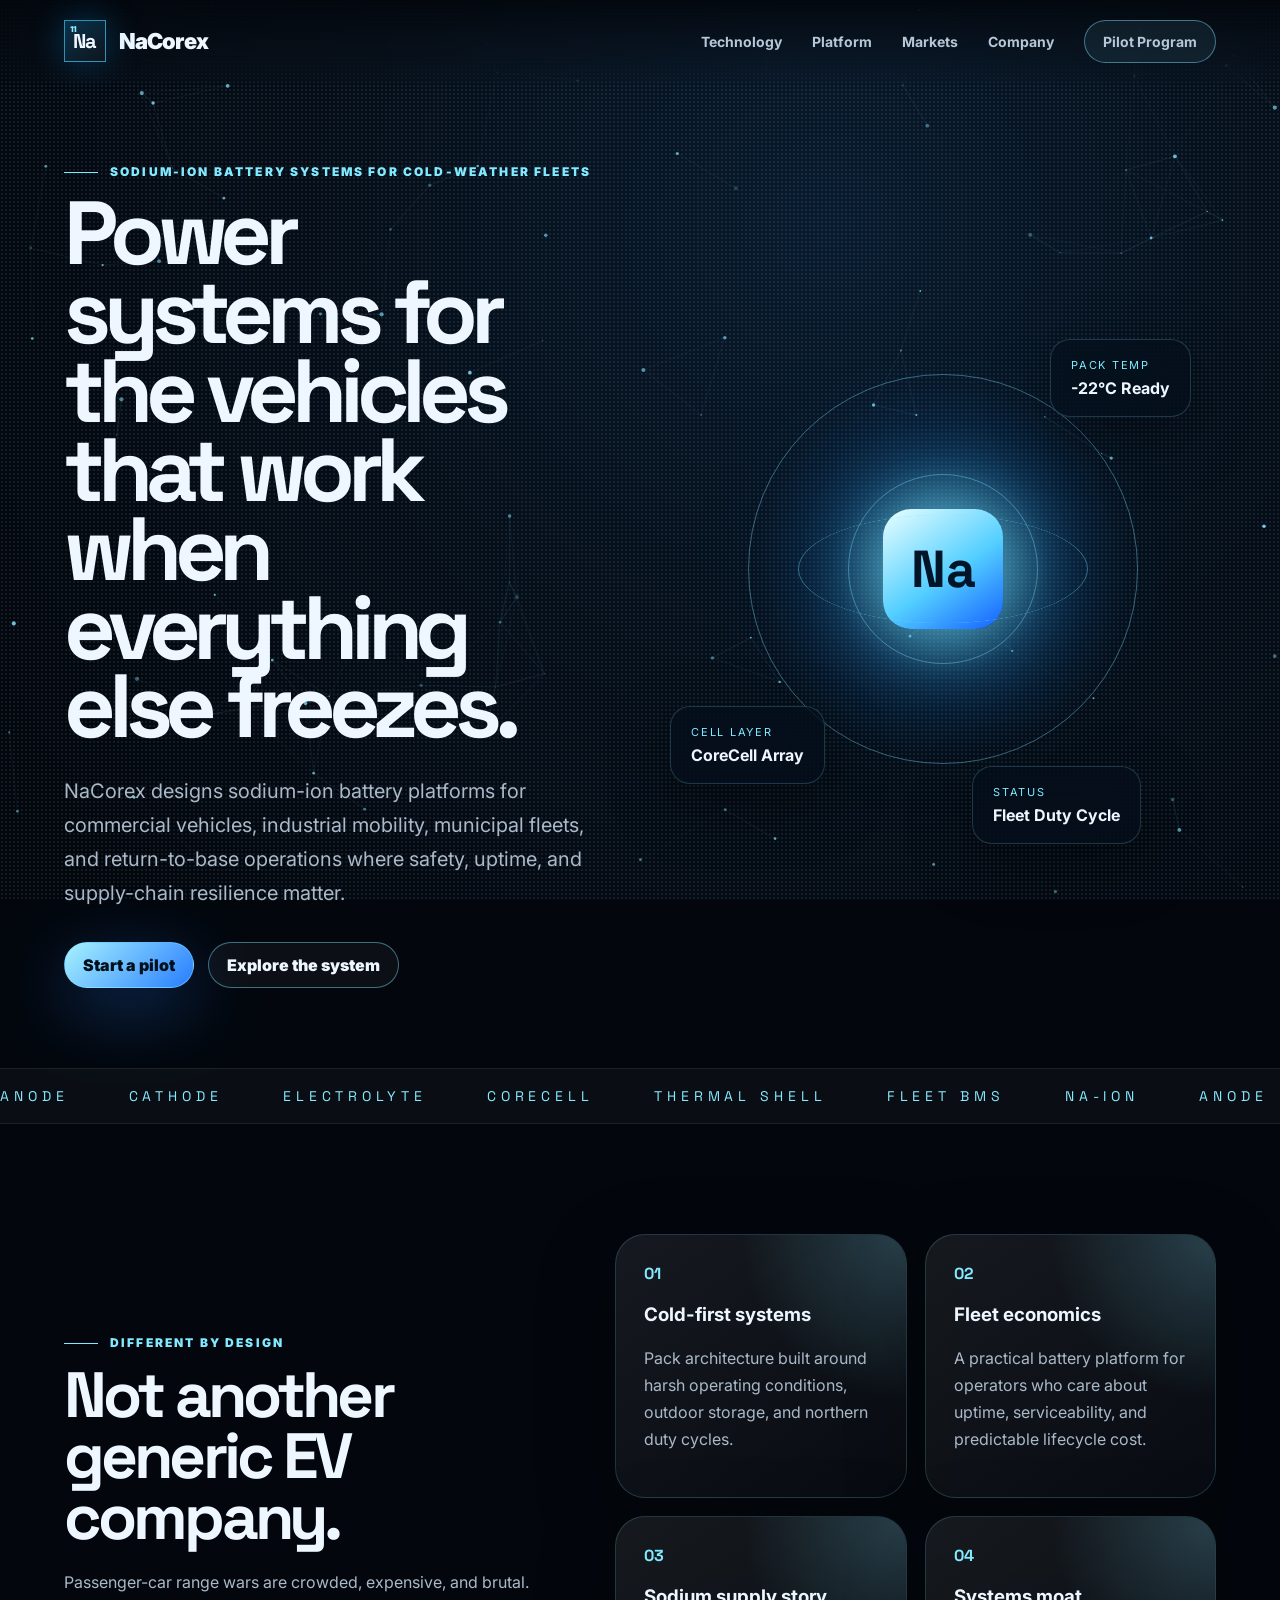
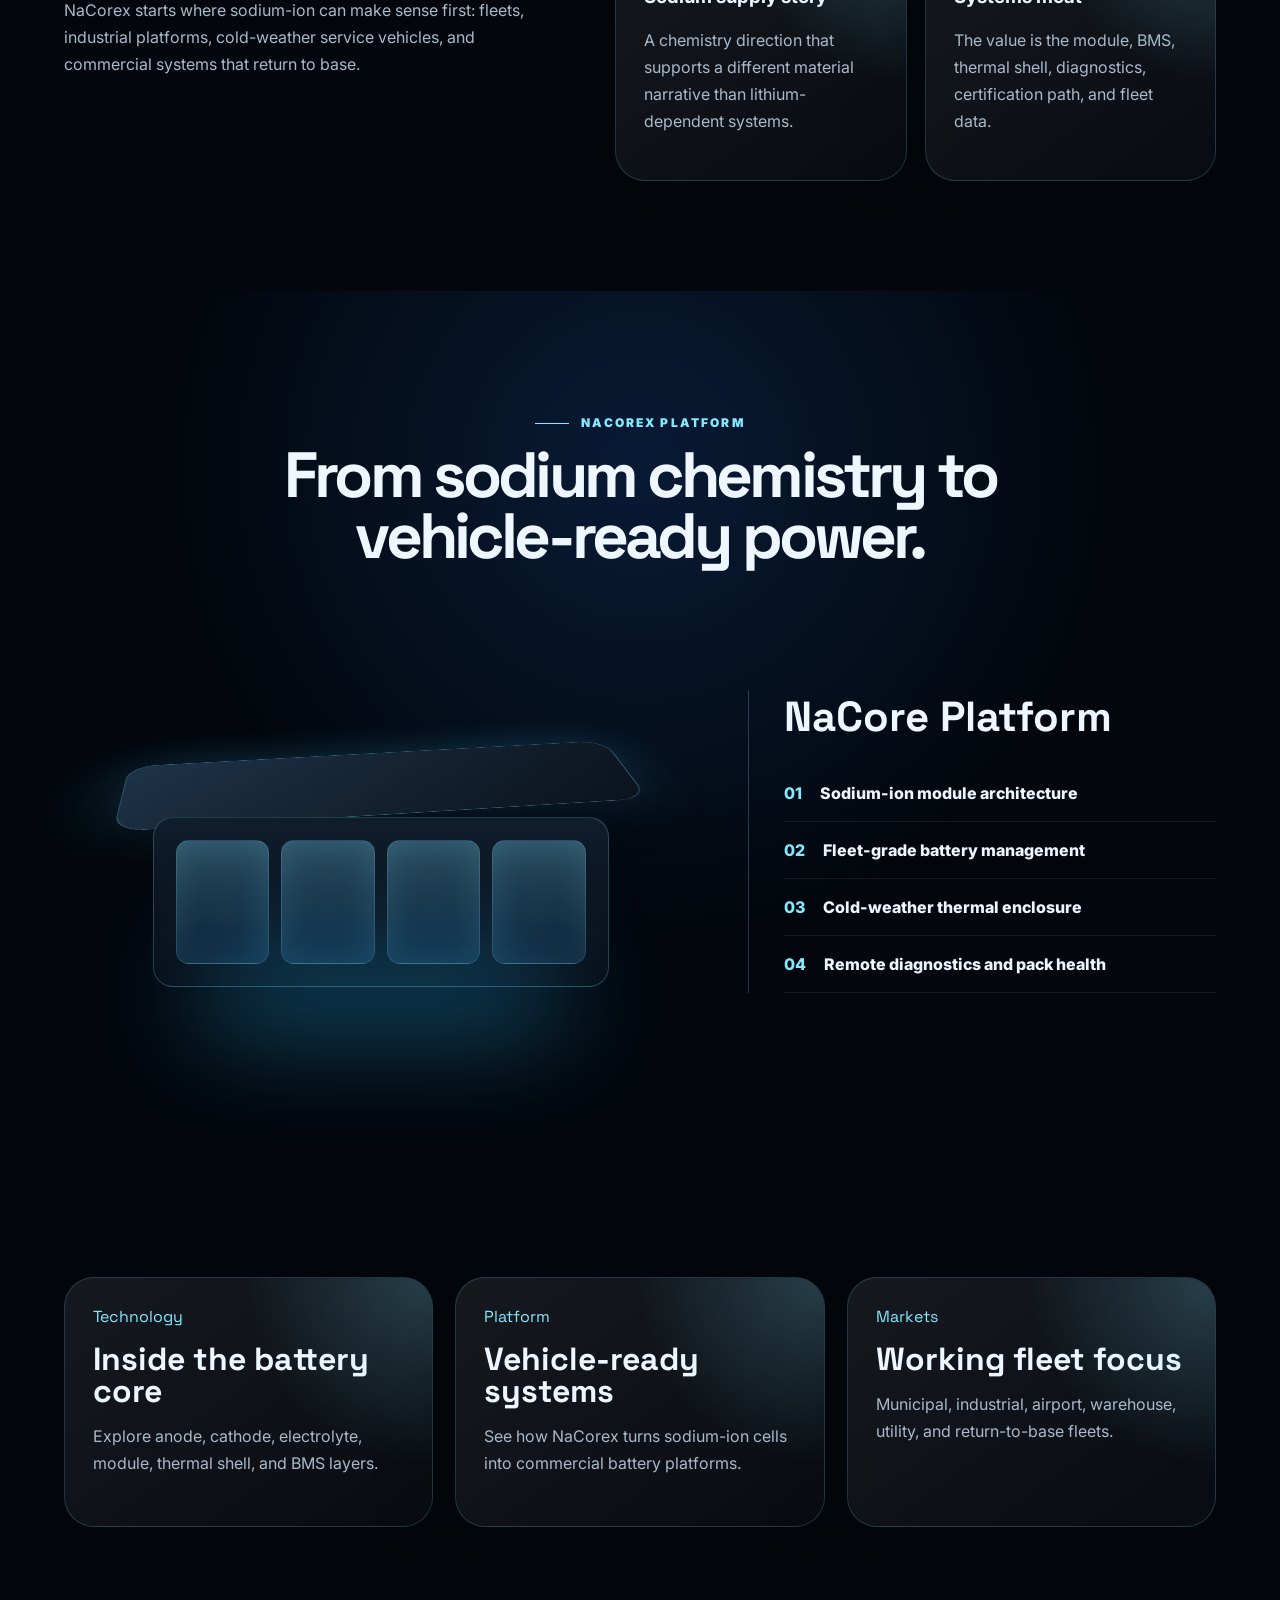
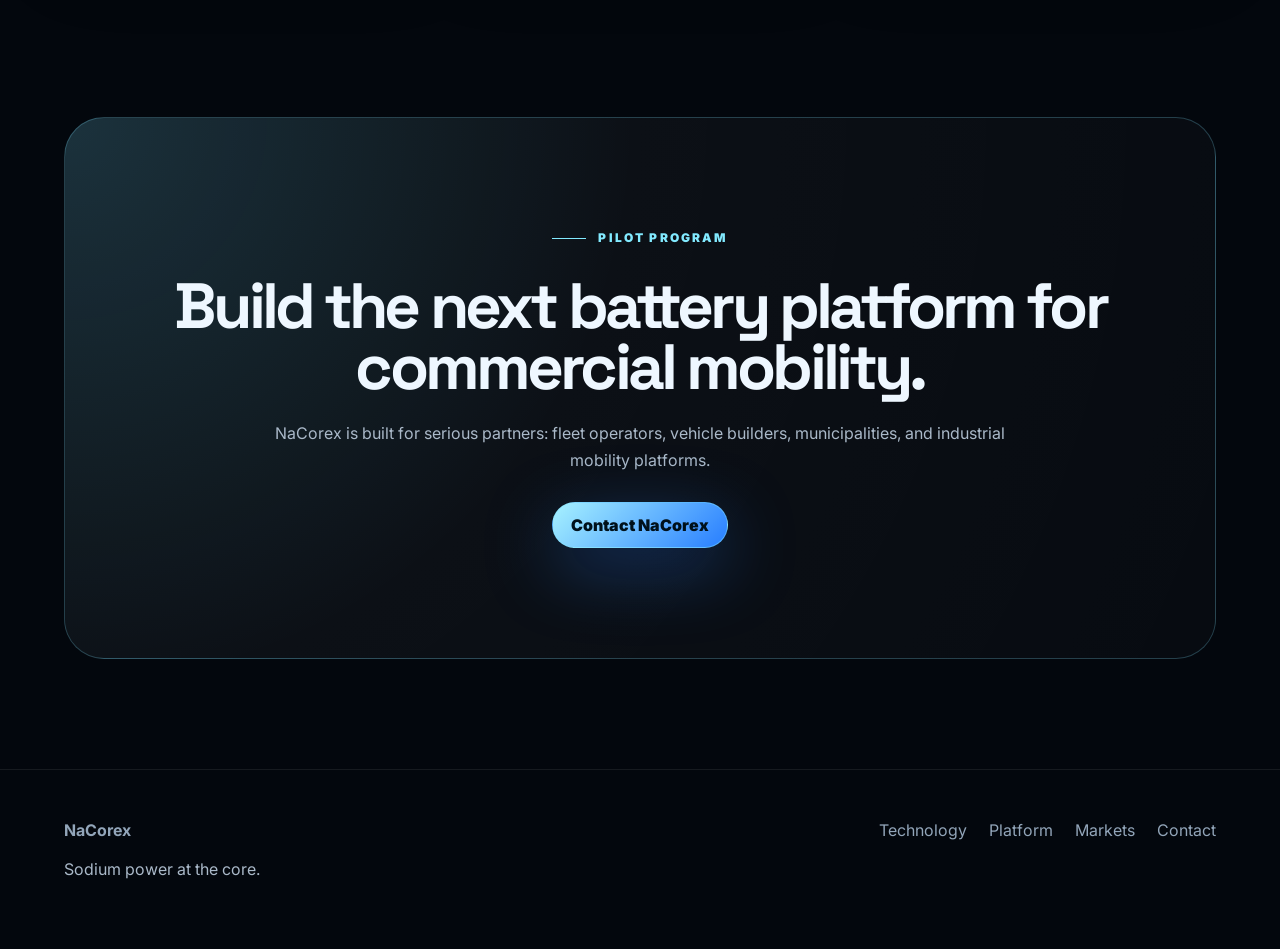
==== index.html @ c76db177 "Add NaCorex homepage" ====
<!DOCTYPE html><html lang="en"><head><meta charset="UTF-8"><meta name="viewport" content="width=device-width, initial-scale=1.0"><title>NaCorex | Sodium-Ion Mobility Systems</title><meta name="description" content="NaCorex builds sodium-ion battery systems for cold-weather commercial vehicles, fleet operators, and industrial mobility platforms."><link rel="preconnect" href="https://fonts.googleapis.com"><link rel="preconnect" href="https://fonts.gstatic.com" crossorigin><link href="https://fonts.googleapis.com/css2?family=Inter:wght@400;500;600;700;800;900&family=Space+Grotesk:wght@500;600;700&display=swap" rel="stylesheet"><link rel="stylesheet" href="assets/css/style.css"></head><body><canvas id="starfield"></canvas><div class="noise"></div><header class="nav"><a class="brand" href="index.html"><span class="na-tile"><small>11</small><strong>Na</strong></span><span>NaCorex</span></a><button class="menu-toggle" data-menu-toggle><span></span><span></span></button><nav data-menu><a href="technology.html">Technology</a><a href="platform.html">Platform</a><a href="markets.html">Markets</a><a href="company.html">Company</a><a class="pill" href="contact.html">Pilot Program</a></nav></header><main><section class="hero mega"><div class="hero-copy reveal"><p class="eyebrow"><span></span>Sodium-ion battery systems for cold-weather fleets</p><h1>Power systems for the vehicles that work when everything else freezes.</h1><p class="lede">NaCorex designs sodium-ion battery platforms for commercial vehicles, industrial mobility, municipal fleets, and return-to-base operations where safety, uptime, and supply-chain resilience matter.</p><div class="actions"><a class="btn primary" href="contact.html">Start a pilot</a><a class="btn ghost" href="technology.html">Explore the system</a></div></div><div class="hero-machine reveal delay-1"><div class="reactor"><div class="ring r1"></div><div class="ring r2"></div><div class="ring r3"></div><div class="core">Na</div></div><div class="hud hud-a"><span>Pack Temp</span><strong>-22°C Ready</strong></div><div class="hud hud-b"><span>Cell Layer</span><strong>CoreCell Array</strong></div><div class="hud hud-c"><span>Status</span><strong>Fleet Duty Cycle</strong></div></div></section><section class="marquee"><div><span>ANODE</span><span>CATHODE</span><span>ELECTROLYTE</span><span>CORECELL</span><span>THERMAL SHELL</span><span>FLEET BMS</span><span>NA-ION</span><span>ANODE</span><span>CATHODE</span><span>ELECTROLYTE</span></div></section><section class="section split"><div class="section-copy reveal"><p class="eyebrow"><span></span>Different by design</p><h2>Not another generic EV company.</h2><p>Passenger-car range wars are crowded, expensive, and brutal. NaCorex starts where sodium-ion can make sense first: fleets, industrial platforms, cold-weather service vehicles, and commercial systems that return to base.</p></div><div class="glass-grid reveal delay-1"><article><strong>01</strong><h3>Cold-first systems</h3><p>Pack architecture built around harsh operating conditions, outdoor storage, and northern duty cycles.</p></article><article><strong>02</strong><h3>Fleet economics</h3><p>A practical battery platform for operators who care about uptime, serviceability, and predictable lifecycle cost.</p></article><article><strong>03</strong><h3>Sodium supply story</h3><p>A chemistry direction that supports a different material narrative than lithium-dependent systems.</p></article><article><strong>04</strong><h3>Systems moat</h3><p>The value is the module, BMS, thermal shell, diagnostics, certification path, and fleet data.</p></article></div></section><section class="section showcase"><div class="section-head center reveal"><p class="eyebrow"><span></span>NaCorex platform</p><h2>From sodium chemistry to vehicle-ready power.</h2></div><div class="product-stage reveal delay-1"><div class="pack-visual"><div class="pack-top"></div><div class="pack-face"><span></span><span></span><span></span><span></span></div><div class="pack-glow"></div></div><div class="spec-panel"><h3>NaCore Platform</h3><ul><li><span>01</span>Sodium-ion module architecture</li><li><span>02</span>Fleet-grade battery management</li><li><span>03</span>Cold-weather thermal enclosure</li><li><span>04</span>Remote diagnostics and pack health</li></ul></div></div></section><section class="section pages-preview"><a href="technology.html" class="page-card reveal"><span>Technology</span><h3>Inside the battery core</h3><p>Explore anode, cathode, electrolyte, module, thermal shell, and BMS layers.</p></a><a href="platform.html" class="page-card reveal delay-1"><span>Platform</span><h3>Vehicle-ready systems</h3><p>See how NaCorex turns sodium-ion cells into commercial battery platforms.</p></a><a href="markets.html" class="page-card reveal delay-2"><span>Markets</span><h3>Working fleet focus</h3><p>Municipal, industrial, airport, warehouse, utility, and return-to-base fleets.</p></a></section><section class="section cta reveal"><p class="eyebrow"><span></span>Pilot program</p><h2>Build the next battery platform for commercial mobility.</h2><p>NaCorex is built for serious partners: fleet operators, vehicle builders, municipalities, and industrial mobility platforms.</p><a class="btn primary" href="contact.html">Contact NaCorex</a></section></main><footer class="footer"><div><strong>NaCorex</strong><p>Sodium power at the core.</p></div><nav><a href="technology.html">Technology</a><a href="platform.html">Platform</a><a href="markets.html">Markets</a><a href="contact.html">Contact</a></nav></footer><script src="assets/js/main.js"></script></body></html>
---- assets/css/style.css ----
*{box-sizing:border-box}html{scroll-behavior:smooth}body{margin:0;background:#03070d;color:#eef7ff;font-family:Inter,system-ui,sans-serif;overflow-x:hidden}a{color:inherit;text-decoration:none}p{line-height:1.7;color:#aab9c9}.noise{position:fixed;inset:0;pointer-events:none;z-index:2;opacity:.08;background-image:radial-gradient(#fff 1px,transparent 1px);background-size:4px 4px}#starfield{position:fixed;inset:0;z-index:0}.nav{position:fixed;top:0;left:0;right:0;z-index:10;height:82px;display:flex;align-items:center;justify-content:space-between;padding:0 5vw;background:linear-gradient(180deg,rgba(3,7,13,.9),rgba(3,7,13,.35),transparent);backdrop-filter:blur(18px)}.brand{display:flex;align-items:center;gap:13px;font-weight:900;letter-spacing:-.04em;font-size:22px}.na-tile{width:42px;height:42px;border:1px solid rgba(71,206,255,.65);background:linear-gradient(145deg,rgba(24,175,255,.25),rgba(255,255,255,.04));display:grid;place-items:center;position:relative;box-shadow:0 0 35px rgba(0,170,255,.3)}.na-tile small{position:absolute;top:3px;left:5px;font-size:8px;color:#8fe7ff}.na-tile strong{font-family:'Space Grotesk';font-size:20px}.nav nav{display:flex;align-items:center;gap:30px;color:#b6c7d8;font-weight:700;font-size:14px}.nav nav a:hover{color:#fff}.pill,.btn{border:1px solid rgba(126,226,255,.45);border-radius:999px;padding:12px 18px;background:rgba(126,226,255,.08)}.menu-toggle{display:none}.hero{min-height:100vh;position:relative;z-index:3;padding:150px 5vw 80px;display:grid;grid-template-columns:1fr 1fr;gap:60px;align-items:center}.hero.mega h1{font-family:'Space Grotesk';font-size:clamp(54px,7vw,112px);line-height:.88;letter-spacing:-.08em;margin:0 0 28px;max-width:1000px}.lede{font-size:20px;max-width:720px}.eyebrow{color:#82eaff;text-transform:uppercase;letter-spacing:.18em;font-size:12px;font-weight:900}.eyebrow span{display:inline-block;width:34px;height:1px;background:#82eaff;margin-right:12px;vertical-align:middle}.actions{display:flex;gap:14px;margin-top:32px}.btn{display:inline-flex;align-items:center;justify-content:center;font-weight:900}.btn.primary{background:linear-gradient(135deg,#a7f2ff,#277dff);color:#00111b;box-shadow:0 20px 70px rgba(39,125,255,.35)}.btn.ghost{background:rgba(255,255,255,.04)}.hero-machine{height:620px;position:relative;display:grid;place-items:center}.reactor{width:430px;height:430px;border-radius:50%;position:relative;display:grid;place-items:center;background:radial-gradient(circle,rgba(133,239,255,.3),rgba(39,125,255,.1) 35%,transparent 65%);filter:drop-shadow(0 0 55px rgba(0,170,255,.45))}.ring{position:absolute;border:1px solid rgba(126,226,255,.4);border-radius:50%;animation:spin 14s linear infinite}.r1{inset:20px}.r2{inset:70px;animation-duration:9s;transform:rotateX(68deg)}.r3{inset:120px;animation-duration:6s}.core{width:120px;height:120px;display:grid;place-items:center;border-radius:28px;background:linear-gradient(145deg,#eaffff,#54cfff 55%,#1460ff);color:#001527;font-family:'Space Grotesk';font-size:52px;font-weight:900;box-shadow:0 0 80px rgba(126,226,255,.75)}@keyframes spin{to{transform:rotate(360deg)}}.hud{position:absolute;padding:18px 20px;border:1px solid rgba(126,226,255,.2);background:rgba(4,14,26,.62);backdrop-filter:blur(20px);border-radius:20px;box-shadow:0 20px 60px rgba(0,0,0,.35)}.hud span{display:block;color:#7feaff;font-size:11px;text-transform:uppercase;letter-spacing:.16em}.hud strong{display:block;margin-top:6px}.hud-a{top:80px;right:25px}.hud-b{bottom:95px;left:0}.hud-c{bottom:35px;right:75px}.marquee{position:relative;z-index:3;overflow:hidden;border-block:1px solid rgba(255,255,255,.08);background:rgba(255,255,255,.03)}.marquee div{display:flex;gap:60px;white-space:nowrap;animation:marquee 22s linear infinite;padding:18px 0}.marquee span{font-family:'Space Grotesk';font-size:14px;letter-spacing:.35em;color:#86eaff}@keyframes marquee{from{transform:translateX(0)}to{transform:translateX(-50%)}}.section{position:relative;z-index:3;padding:110px 5vw}.split{display:grid;grid-template-columns:.9fr 1.1fr;gap:60px;align-items:center}.section h2{font-family:'Space Grotesk';font-size:clamp(36px,5vw,76px);line-height:.95;letter-spacing:-.06em;margin:0 0 22px}.glass-grid{display:grid;grid-template-columns:1fr 1fr;gap:18px}.glass-grid article,.page-card,.use-card,.tech-card,.market-card,.team-card{border:1px solid rgba(126,226,255,.18);background:linear-gradient(145deg,rgba(255,255,255,.08),rgba(255,255,255,.025));border-radius:30px;padding:28px;box-shadow:0 24px 80px rgba(0,0,0,.28);position:relative;overflow:hidden}.glass-grid article:before,.page-card:before{content:'';position:absolute;inset:-1px;background:radial-gradient(circle at top right,rgba(126,226,255,.22),transparent 42%);pointer-events:none}.glass-grid strong,.page-card span{color:#83eaff;font-family:'Space Grotesk'}.showcase{background:radial-gradient(circle at 50% 20%,rgba(39,125,255,.17),transparent 50%)}.center{text-align:center;max-width:920px;margin:auto}.product-stage{margin-top:60px;display:grid;grid-template-columns:1.15fr .85fr;gap:50px;align-items:center}.pack-visual{height:430px;position:relative;perspective:900px}.pack-top{position:absolute;left:10%;right:10%;top:90px;height:130px;background:linear-gradient(135deg,#1e3348,#0b121c);border:1px solid rgba(126,226,255,.3);transform:rotateX(58deg) rotateZ(-7deg);border-radius:28px;box-shadow:0 60px 120px rgba(0,0,0,.55),0 0 80px rgba(60,198,255,.25)}.pack-face{position:absolute;left:14%;right:14%;top:190px;height:170px;background:linear-gradient(180deg,#101d2d,#050910);border:1px solid rgba(126,226,255,.24);border-radius:20px;display:grid;grid-template-columns:repeat(4,1fr);gap:12px;padding:22px}.pack-face span{border-radius:13px;background:linear-gradient(180deg,rgba(126,226,255,.26),rgba(39,125,255,.08));border:1px solid rgba(126,226,255,.22);box-shadow:inset 0 0 35px rgba(126,226,255,.15)}.pack-glow{position:absolute;left:22%;right:22%;bottom:30px;height:70px;background:#2cbbff;filter:blur(55px);opacity:.45}.spec-panel{border-left:1px solid rgba(126,226,255,.24);padding-left:35px}.spec-panel h3{font-family:'Space Grotesk';font-size:42px;margin:0 0 22px}.spec-panel ul{padding:0;margin:0;list-style:none}.spec-panel li{padding:18px 0;border-bottom:1px solid rgba(255,255,255,.08);font-weight:800}.spec-panel span{color:#82eaff;margin-right:18px}.pages-preview,.use-grid,.market-grid,.tech-grid{display:grid;grid-template-columns:repeat(3,1fr);gap:22px}.page-card{min-height:250px;transition:.35s}.page-card:hover{transform:translateY(-8px);border-color:rgba(126,226,255,.55)}.page-card h3{font-family:'Space Grotesk';font-size:32px;line-height:1;margin:16px 0}.cta{margin:80px 5vw 110px;border:1px solid rgba(126,226,255,.24);border-radius:40px;background:radial-gradient(circle at top left,rgba(126,226,255,.2),rgba(255,255,255,.04) 45%,rgba(255,255,255,.02));text-align:center}.cta p{max-width:760px;margin:0 auto 28px}.footer{position:relative;z-index:3;padding:50px 5vw;border-top:1px solid rgba(255,255,255,.08);display:flex;justify-content:space-between;gap:30px;color:#92a5b9}.footer nav{display:flex;gap:22px}.subhero{padding:150px 5vw 70px;position:relative;z-index:3}.subhero h1{font-family:'Space Grotesk';font-size:clamp(52px,7vw,104px);letter-spacing:-.08em;line-height:.88;margin:0;max-width:1050px}.deep-panel{position:relative;z-index:3;margin:0 5vw 90px;padding:44px;border:1px solid rgba(126,226,255,.2);border-radius:36px;background:linear-gradient(145deg,rgba(255,255,255,.08),rgba(255,255,255,.02))}.layers{display:grid;gap:14px}.layer-row{display:grid;grid-template-columns:120px 1fr;gap:20px;align-items:center;padding:22px;border:1px solid rgba(255,255,255,.08);border-radius:22px;background:rgba(255,255,255,.035)}.layer-row strong{color:#82eaff}.contact-form{display:grid;gap:14px;max-width:760px;margin:40px auto 0}.contact-form input,.contact-form textarea{width:100%;padding:18px 20px;border-radius:18px;border:1px solid rgba(126,226,255,.2);background:rgba(0,0,0,.25);color:#fff;font:inherit}.contact-form textarea{min-height:160px}.reveal{opacity:0;transform:translateY(26px);transition:opacity .8s ease,transform .8s ease}.reveal.visible{opacity:1;transform:none}.delay-1{transition-delay:.12s}.delay-2{transition-delay:.24s}.delay-3{transition-delay:.36s}@media(max-width:900px){.nav{height:72px}.menu-toggle{display:grid;gap:5px;background:none;border:0}.menu-toggle span{width:26px;height:2px;background:#fff}.nav nav{position:absolute;top:72px;left:5vw;right:5vw;display:none;flex-direction:column;align-items:flex-start;padding:24px;border:1px solid rgba(126,226,255,.2);border-radius:24px;background:rgba(4,10,18,.96)}.nav nav.open{display:flex}.hero,.split,.product-stage{grid-template-columns:1fr}.hero{padding-top:120px}.hero-machine{height:430px}.reactor{width:300px;height:300px}.hud{display:none}.glass-grid,.pages-preview,.use-grid,.market-grid,.tech-grid{grid-template-columns:1fr}.footer{flex-direction:column}.footer nav{flex-wrap:wrap}.section{padding:80px 5vw}.layer-row{grid-template-columns:1fr}}
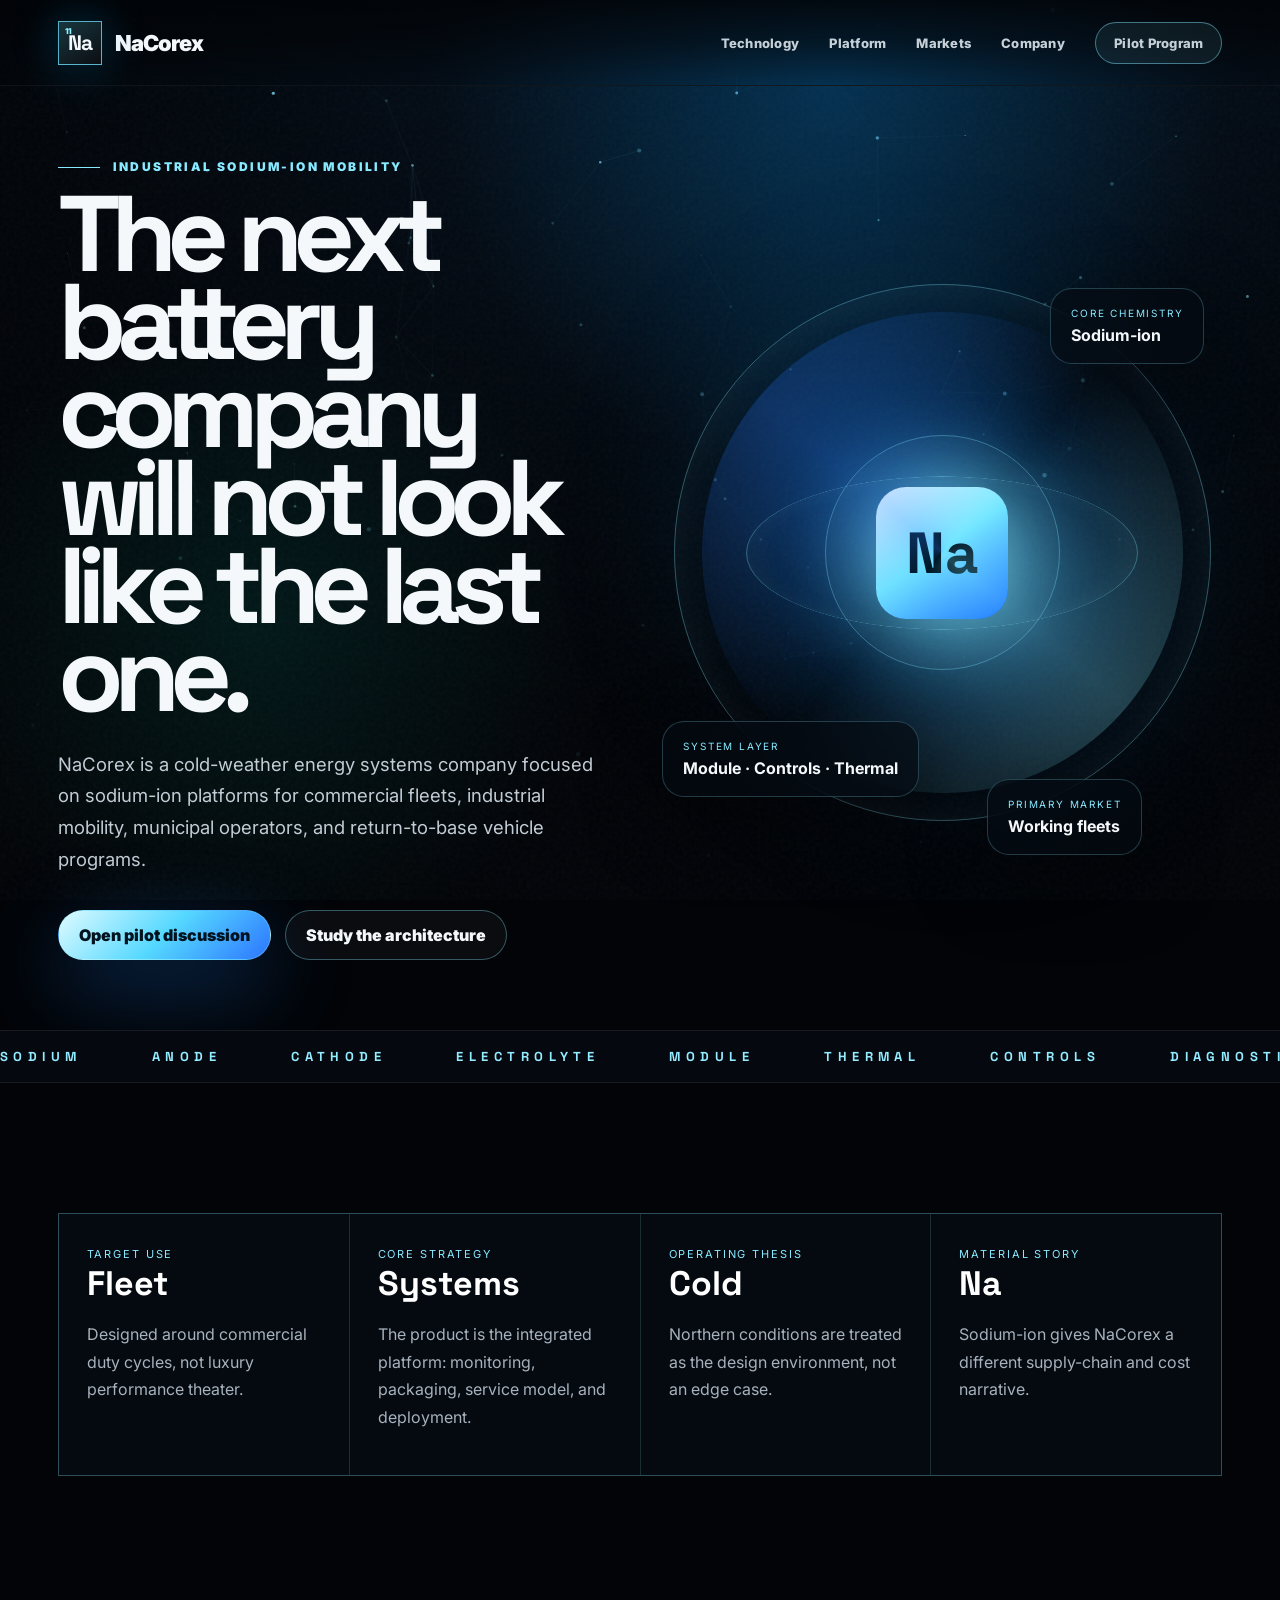
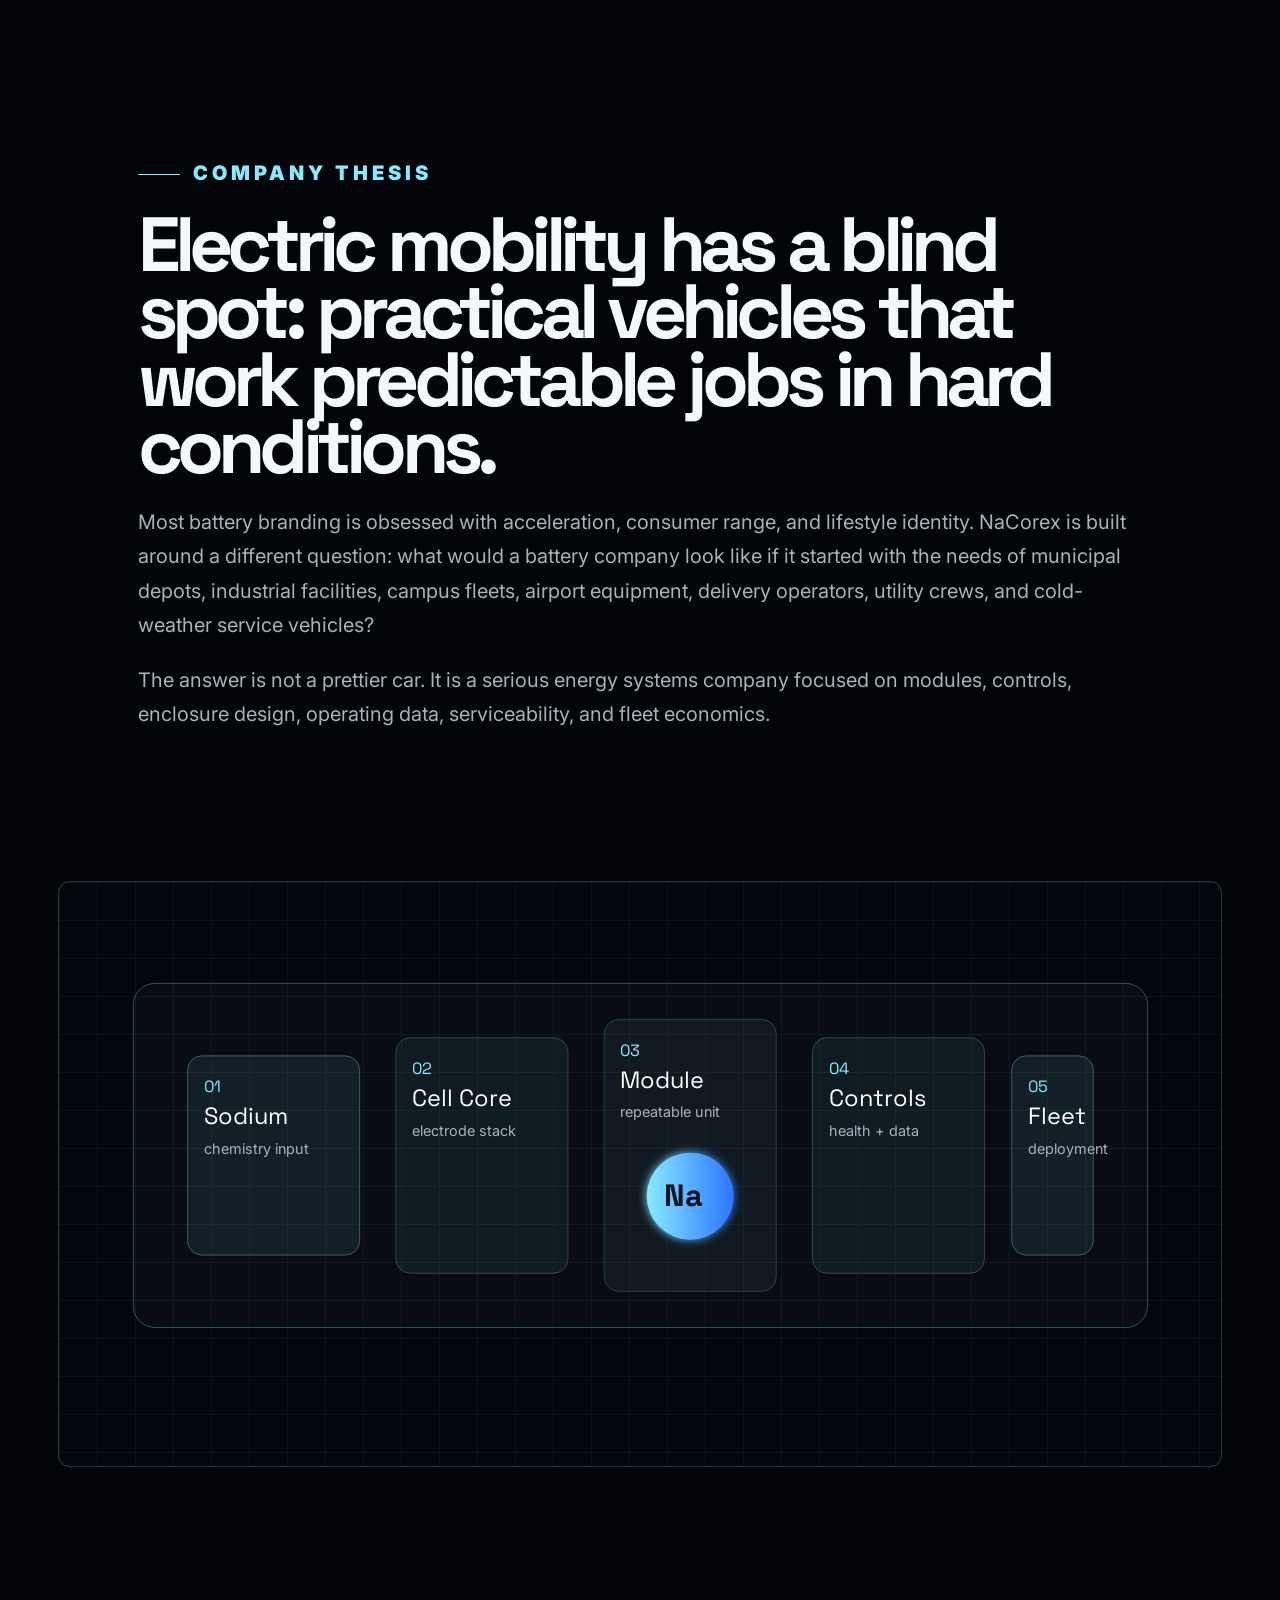
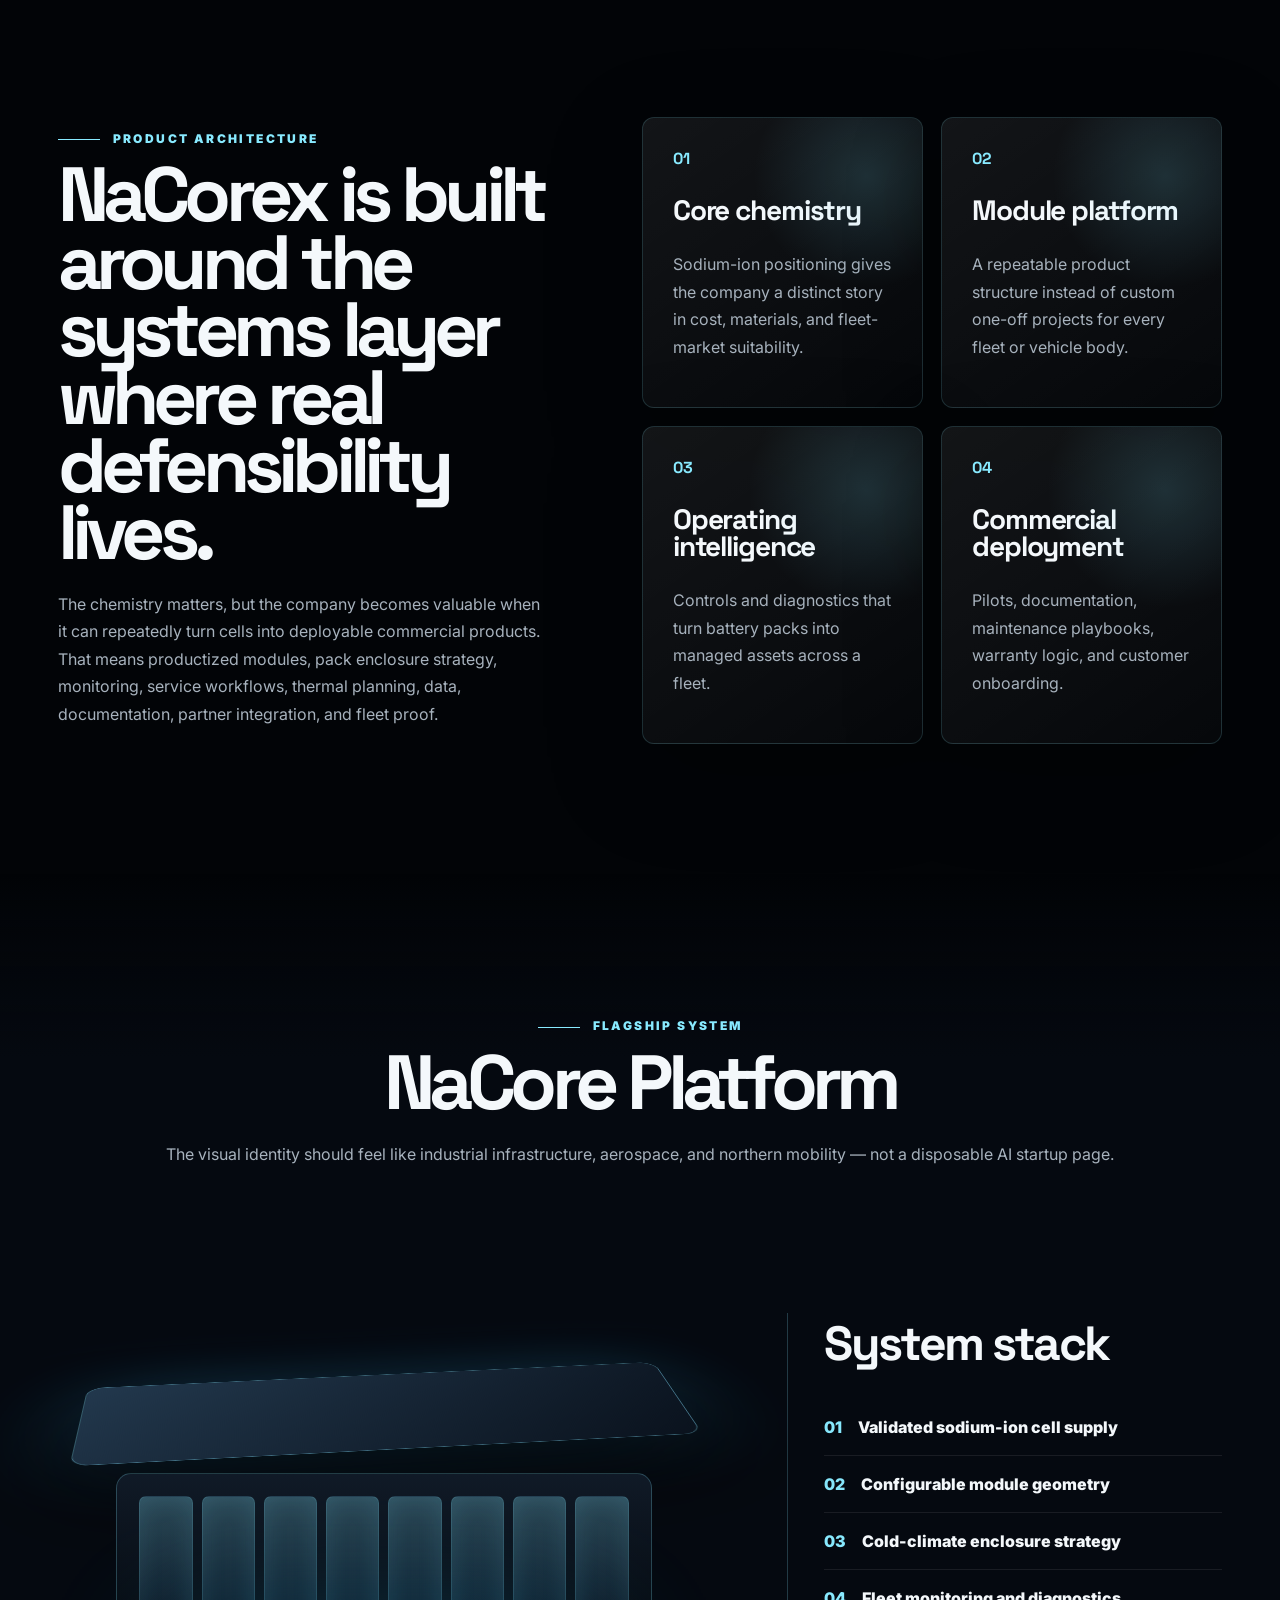
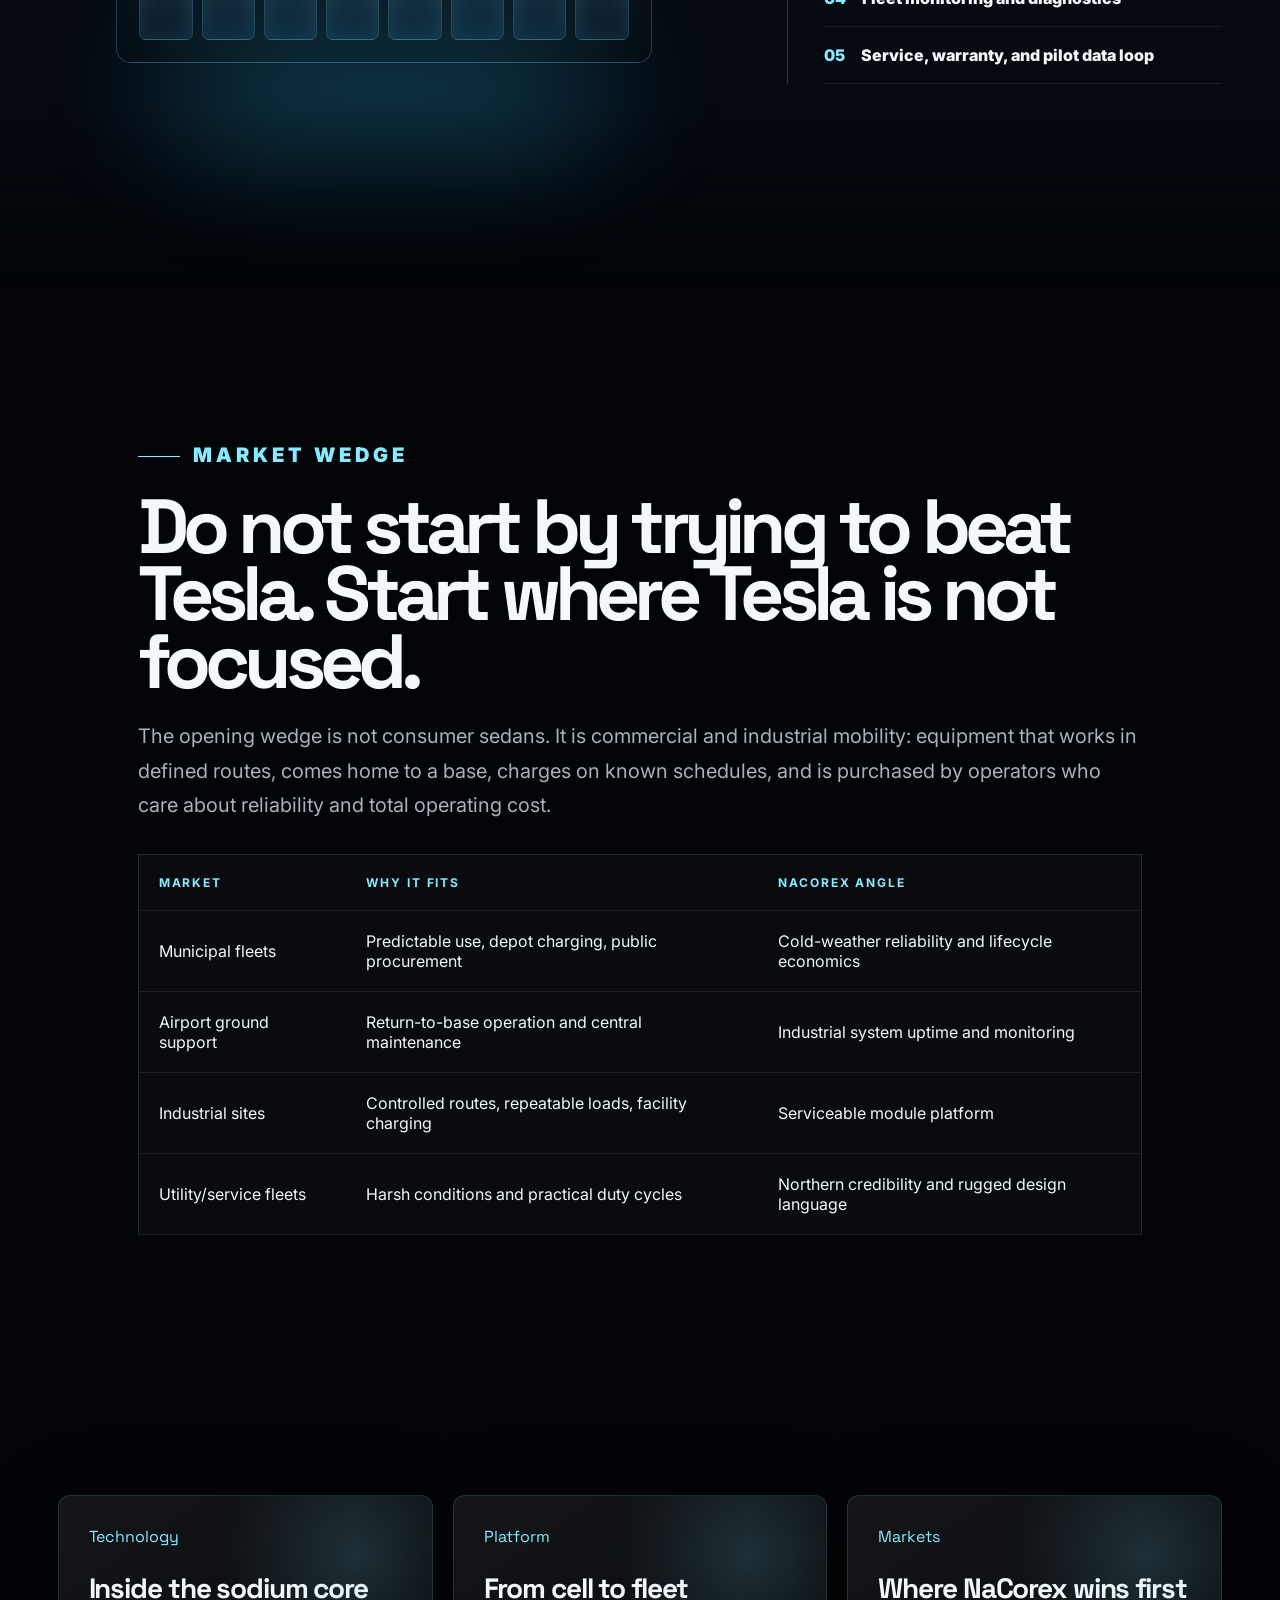
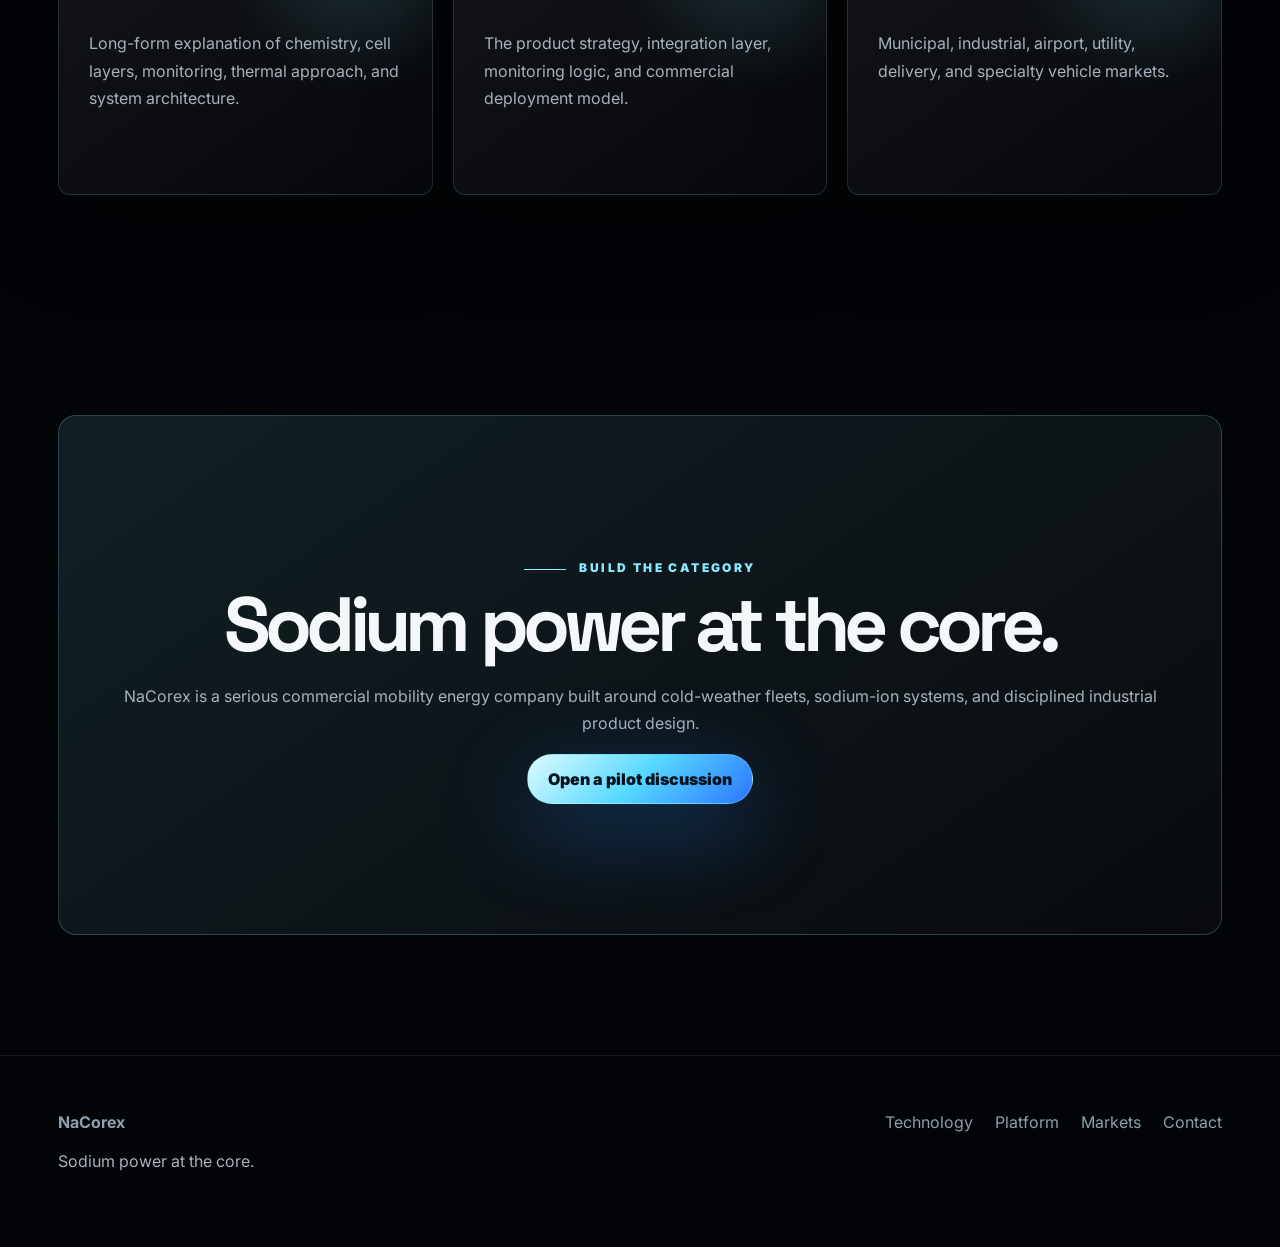
==== commit cadf5025: "Replace homepage with flagship corporate build" ====
--- a/index.html
+++ b/index.html
@@ -1 +1 @@
-<!DOCTYPE html><html lang="en"><head><meta charset="UTF-8"><meta name="viewport" content="width=device-width, initial-scale=1.0"><title>NaCorex | Sodium-Ion Mobility Systems</title><meta name="description" content="NaCorex builds sodium-ion battery systems for cold-weather commercial vehicles, fleet operators, and industrial mobility platforms."><link rel="preconnect" href="https://fonts.googleapis.com"><link rel="preconnect" href="https://fonts.gstatic.com" crossorigin><link href="https://fonts.googleapis.com/css2?family=Inter:wght@400;500;600;700;800;900&family=Space+Grotesk:wght@500;600;700&display=swap" rel="stylesheet"><link rel="stylesheet" href="assets/css/style.css"></head><body><canvas id="starfield"></canvas><div class="noise"></div><header class="nav"><a class="brand" href="index.html"><span class="na-tile"><small>11</small><strong>Na</strong></span><span>NaCorex</span></a><button class="menu-toggle" data-menu-toggle><span></span><span></span></button><nav data-menu><a href="technology.html">Technology</a><a href="platform.html">Platform</a><a href="markets.html">Markets</a><a href="company.html">Company</a><a class="pill" href="contact.html">Pilot Program</a></nav></header><main><section class="hero mega"><div class="hero-copy reveal"><p class="eyebrow"><span></span>Sodium-ion battery systems for cold-weather fleets</p><h1>Power systems for the vehicles that work when everything else freezes.</h1><p class="lede">NaCorex designs sodium-ion battery platforms for commercial vehicles, industrial mobility, municipal fleets, and return-to-base operations where safety, uptime, and supply-chain resilience matter.</p><div class="actions"><a class="btn primary" href="contact.html">Start a pilot</a><a class="btn ghost" href="technology.html">Explore the system</a></div></div><div class="hero-machine reveal delay-1"><div class="reactor"><div class="ring r1"></div><div class="ring r2"></div><div class="ring r3"></div><div class="core">Na</div></div><div class="hud hud-a"><span>Pack Temp</span><strong>-22°C Ready</strong></div><div class="hud hud-b"><span>Cell Layer</span><strong>CoreCell Array</strong></div><div class="hud hud-c"><span>Status</span><strong>Fleet Duty Cycle</strong></div></div></section><section class="marquee"><div><span>ANODE</span><span>CATHODE</span><span>ELECTROLYTE</span><span>CORECELL</span><span>THERMAL SHELL</span><span>FLEET BMS</span><span>NA-ION</span><span>ANODE</span><span>CATHODE</span><span>ELECTROLYTE</span></div></section><section class="section split"><div class="section-copy reveal"><p class="eyebrow"><span></span>Different by design</p><h2>Not another generic EV company.</h2><p>Passenger-car range wars are crowded, expensive, and brutal. NaCorex starts where sodium-ion can make sense first: fleets, industrial platforms, cold-weather service vehicles, and commercial systems that return to base.</p></div><div class="glass-grid reveal delay-1"><article><strong>01</strong><h3>Cold-first systems</h3><p>Pack architecture built around harsh operating conditions, outdoor storage, and northern duty cycles.</p></article><article><strong>02</strong><h3>Fleet economics</h3><p>A practical battery platform for operators who care about uptime, serviceability, and predictable lifecycle cost.</p></article><article><strong>03</strong><h3>Sodium supply story</h3><p>A chemistry direction that supports a different material narrative than lithium-dependent systems.</p></article><article><strong>04</strong><h3>Systems moat</h3><p>The value is the module, BMS, thermal shell, diagnostics, certification path, and fleet data.</p></article></div></section><section class="section showcase"><div class="section-head center reveal"><p class="eyebrow"><span></span>NaCorex platform</p><h2>From sodium chemistry to vehicle-ready power.</h2></div><div class="product-stage reveal delay-1"><div class="pack-visual"><div class="pack-top"></div><div class="pack-face"><span></span><span></span><span></span><span></span></div><div class="pack-glow"></div></div><div class="spec-panel"><h3>NaCore Platform</h3><ul><li><span>01</span>Sodium-ion module architecture</li><li><span>02</span>Fleet-grade battery management</li><li><span>03</span>Cold-weather thermal enclosure</li><li><span>04</span>Remote diagnostics and pack health</li></ul></div></div></section><section class="section pages-preview"><a href="technology.html" class="page-card reveal"><span>Technology</span><h3>Inside the battery core</h3><p>Explore anode, cathode, electrolyte, module, thermal shell, and BMS layers.</p></a><a href="platform.html" class="page-card reveal delay-1"><span>Platform</span><h3>Vehicle-ready systems</h3><p>See how NaCorex turns sodium-ion cells into commercial battery platforms.</p></a><a href="markets.html" class="page-card reveal delay-2"><span>Markets</span><h3>Working fleet focus</h3><p>Municipal, industrial, airport, warehouse, utility, and return-to-base fleets.</p></a></section><section class="section cta reveal"><p class="eyebrow"><span></span>Pilot program</p><h2>Build the next battery platform for commercial mobility.</h2><p>NaCorex is built for serious partners: fleet operators, vehicle builders, municipalities, and industrial mobility platforms.</p><a class="btn primary" href="contact.html">Contact NaCorex</a></section></main><footer class="footer"><div><strong>NaCorex</strong><p>Sodium power at the core.</p></div><nav><a href="technology.html">Technology</a><a href="platform.html">Platform</a><a href="markets.html">Markets</a><a href="contact.html">Contact</a></nav></footer><script src="assets/js/main.js"></script></body></html>+<!DOCTYPE html><html lang="en"><head><meta charset="UTF-8"><meta name="viewport" content="width=device-width, initial-scale=1.0"><title>NaCorex | Sodium-Ion Mobility Systems</title><meta name="description" content="NaCorex develops sodium-ion energy systems for commercial mobility, fleet operators, and cold-weather industrial platforms."><link rel="preconnect" href="https://fonts.googleapis.com"><link rel="preconnect" href="https://fonts.gstatic.com" crossorigin><link href="https://fonts.googleapis.com/css2?family=Inter:wght@400;500;600;700;800;900&family=Space+Grotesk:wght@500;600;700&display=swap" rel="stylesheet"><link rel="stylesheet" href="assets/css/style.css"></head><body><canvas id="starfield"></canvas><div class="noise"></div><header class="nav"><a class="brand" href="index.html"><span class="na-tile"><small>11</small><strong>Na</strong></span><span>NaCorex</span></a><button class="menu-toggle" data-menu-toggle><span></span><span></span></button><nav data-menu><a href="technology.html">Technology</a><a href="platform.html">Platform</a><a href="markets.html">Markets</a><a href="company.html">Company</a><a class="pill" href="contact.html">Pilot Program</a></nav></header><main><section class="hero mega"><div class="hero-copy reveal"><p class="eyebrow"><span></span>Industrial sodium-ion mobility</p><h1>The next battery company will not look like the last one.</h1><p class="lede">NaCorex is a cold-weather energy systems company focused on sodium-ion platforms for commercial fleets, industrial mobility, municipal operators, and return-to-base vehicle programs.</p><div class="actions"><a class="btn primary" href="contact.html">Open pilot discussion</a><a class="btn ghost" href="technology.html">Study the architecture</a></div></div><div class="hero-machine reveal delay-1"><div class="reactor"><div class="ring r1"></div><div class="ring r2"></div><div class="ring r3"></div><div class="core">Na</div></div><div class="hud hud-a"><span>Core chemistry</span><strong>Sodium-ion</strong></div><div class="hud hud-b"><span>System layer</span><strong>Module · Controls · Thermal</strong></div><div class="hud hud-c"><span>Primary market</span><strong>Working fleets</strong></div></div></section><section class="marquee"><div><span>SODIUM</span><span>ANODE</span><span>CATHODE</span><span>ELECTROLYTE</span><span>MODULE</span><span>THERMAL</span><span>CONTROLS</span><span>DIAGNOSTICS</span><span>FLEET DATA</span></div></section><section class="section"><div class="data-wall reveal"><div><span>Target use</span><strong>Fleet</strong><p>Designed around commercial duty cycles, not luxury performance theater.</p></div><div><span>Core strategy</span><strong>Systems</strong><p>The product is the integrated platform: monitoring, packaging, service model, and deployment.</p></div><div><span>Operating thesis</span><strong>Cold</strong><p>Northern conditions are treated as the design environment, not an edge case.</p></div><div><span>Material story</span><strong>Na</strong><p>Sodium-ion gives NaCorex a different supply-chain and cost narrative.</p></div></div></section><section class="section editorial reveal"><p class="eyebrow"><span></span>Company thesis</p><h2>Electric mobility has a blind spot: practical vehicles that work predictable jobs in hard conditions.</h2><p>Most battery branding is obsessed with acceleration, consumer range, and lifestyle identity. NaCorex is built around a different question: what would a battery company look like if it started with the needs of municipal depots, industrial facilities, campus fleets, airport equipment, delivery operators, utility crews, and cold-weather service vehicles?</p><p>The answer is not a prettier car. It is a serious energy systems company focused on modules, controls, enclosure design, operating data, serviceability, and fleet economics.</p></section><section class="blueprint reveal"><svg viewBox="0 0 1200 560" role="img" aria-label="NaCorex system architecture diagram"><defs><linearGradient id="g" x1="0" x2="1"><stop offset="0" stop-color="#88eaff"/><stop offset="1" stop-color="#2c75ff"/></linearGradient><filter id="glow"><feGaussianBlur stdDeviation="5" result="b"/><feMerge><feMergeNode in="b"/><feMergeNode in="SourceGraphic"/></feMerge></filter></defs><rect x="40" y="70" width="1120" height="380" rx="24" fill="rgba(255,255,255,.025)" stroke="rgba(136,234,255,.35)"/><rect x="100" y="150" width="190" height="220" rx="16" fill="rgba(136,234,255,.08)" stroke="rgba(136,234,255,.38)"/><rect x="330" y="130" width="190" height="260" rx="16" fill="rgba(136,234,255,.06)" stroke="rgba(136,234,255,.28)"/><rect x="560" y="110" width="190" height="300" rx="16" fill="rgba(136,234,255,.055)" stroke="rgba(136,234,255,.24)"/><rect x="790" y="130" width="190" height="260" rx="16" fill="rgba(136,234,255,.06)" stroke="rgba(136,234,255,.28)"/><rect x="1010" y="150" width="90" height="220" rx="16" fill="rgba(136,234,255,.08)" stroke="rgba(136,234,255,.38)"/><path d="M290 260 H330 M520 260 H560 M750 260 H790 M980 260 H1010" stroke="url(#g)" stroke-width="4" filter="url(#glow)"/><text x="118" y="190" fill="#88eaff" font-size="18" font-family="Space Grotesk">01</text><text x="118" y="225" fill="#fff" font-size="26" font-family="Space Grotesk">Sodium</text><text x="118" y="258" fill="#a7b2bd" font-size="16">chemistry input</text><text x="348" y="170" fill="#88eaff" font-size="18" font-family="Space Grotesk">02</text><text x="348" y="205" fill="#fff" font-size="26" font-family="Space Grotesk">Cell Core</text><text x="348" y="238" fill="#a7b2bd" font-size="16">electrode stack</text><text x="578" y="150" fill="#88eaff" font-size="18" font-family="Space Grotesk">03</text><text x="578" y="185" fill="#fff" font-size="26" font-family="Space Grotesk">Module</text><text x="578" y="218" fill="#a7b2bd" font-size="16">repeatable unit</text><text x="808" y="170" fill="#88eaff" font-size="18" font-family="Space Grotesk">04</text><text x="808" y="205" fill="#fff" font-size="26" font-family="Space Grotesk">Controls</text><text x="808" y="238" fill="#a7b2bd" font-size="16">health + data</text><text x="1028" y="190" fill="#88eaff" font-size="18" font-family="Space Grotesk">05</text><text x="1028" y="225" fill="#fff" font-size="26" font-family="Space Grotesk">Fleet</text><text x="1028" y="258" fill="#a7b2bd" font-size="16">deployment</text><circle cx="655" cy="305" r="48" fill="url(#g)" filter="url(#glow)"/><text x="626" y="316" fill="#00131f" font-size="34" font-family="Space Grotesk" font-weight="700">Na</text></svg></section><section class="section split"><div class="section-copy reveal"><p class="eyebrow"><span></span>Product architecture</p><h2>NaCorex is built around the systems layer where real defensibility lives.</h2><p>The chemistry matters, but the company becomes valuable when it can repeatedly turn cells into deployable commercial products. That means productized modules, pack enclosure strategy, monitoring, service workflows, thermal planning, data, documentation, partner integration, and fleet proof.</p></div><div class="glass-grid reveal delay-1"><article><strong>01</strong><h3>Core chemistry</h3><p>Sodium-ion positioning gives the company a distinct story in cost, materials, and fleet-market suitability.</p></article><article><strong>02</strong><h3>Module platform</h3><p>A repeatable product structure instead of custom one-off projects for every fleet or vehicle body.</p></article><article><strong>03</strong><h3>Operating intelligence</h3><p>Controls and diagnostics that turn battery packs into managed assets across a fleet.</p></article><article><strong>04</strong><h3>Commercial deployment</h3><p>Pilots, documentation, maintenance playbooks, warranty logic, and customer onboarding.</p></article></div></section><section class="section showcase"><div class="section-head center reveal"><p class="eyebrow"><span></span>Flagship system</p><h2>NaCore Platform</h2><p>The visual identity should feel like industrial infrastructure, aerospace, and northern mobility — not a disposable AI startup page.</p></div><div class="product-stage reveal delay-1"><div class="pack-visual"><div class="pack-top"></div><div class="pack-face"><span></span><span></span><span></span><span></span><span></span><span></span><span></span><span></span></div><div class="pack-glow"></div></div><div class="spec-panel"><h3>System stack</h3><ul><li><span>01</span>Validated sodium-ion cell supply</li><li><span>02</span>Configurable module geometry</li><li><span>03</span>Cold-climate enclosure strategy</li><li><span>04</span>Fleet monitoring and diagnostics</li><li><span>05</span>Service, warranty, and pilot data loop</li></ul></div></div></section><section class="section editorial reveal"><p class="eyebrow"><span></span>Market wedge</p><h2>Do not start by trying to beat Tesla. Start where Tesla is not focused.</h2><p>The opening wedge is not consumer sedans. It is commercial and industrial mobility: equipment that works in defined routes, comes home to a base, charges on known schedules, and is purchased by operators who care about reliability and total operating cost.</p><table class="comparison"><thead><tr><th>Market</th><th>Why it fits</th><th>NaCorex angle</th></tr></thead><tbody><tr><td>Municipal fleets</td><td>Predictable use, depot charging, public procurement</td><td>Cold-weather reliability and lifecycle economics</td></tr><tr><td>Airport ground support</td><td>Return-to-base operation and central maintenance</td><td>Industrial system uptime and monitoring</td></tr><tr><td>Industrial sites</td><td>Controlled routes, repeatable loads, facility charging</td><td>Serviceable module platform</td></tr><tr><td>Utility/service fleets</td><td>Harsh conditions and practical duty cycles</td><td>Northern credibility and rugged design language</td></tr></tbody></table></section><section class="section pages-preview"><a href="technology.html" class="page-card reveal"><span>Technology</span><h3>Inside the sodium core</h3><p>Long-form explanation of chemistry, cell layers, monitoring, thermal approach, and system architecture.</p></a><a href="platform.html" class="page-card reveal delay-1"><span>Platform</span><h3>From cell to fleet</h3><p>The product strategy, integration layer, monitoring logic, and commercial deployment model.</p></a><a href="markets.html" class="page-card reveal delay-2"><span>Markets</span><h3>Where NaCorex wins first</h3><p>Municipal, industrial, airport, utility, delivery, and specialty vehicle markets.</p></a></section><section class="section cta reveal"><p class="eyebrow"><span></span>Build the category</p><h2>Sodium power at the core.</h2><p>NaCorex is a serious commercial mobility energy company built around cold-weather fleets, sodium-ion systems, and disciplined industrial product design.</p><a class="btn primary" href="contact.html">Open a pilot discussion</a></section></main><footer class="footer"><div><strong>NaCorex</strong><p>Sodium power at the core.</p></div><nav><a href="technology.html">Technology</a><a href="platform.html">Platform</a><a href="markets.html">Markets</a><a href="contact.html">Contact</a></nav></footer><script src="assets/js/main.js"></script></body></html>
--- a/assets/css/style.css
+++ b/assets/css/style.css
@@ -1 +1 @@
-*{box-sizing:border-box}html{scroll-behavior:smooth}body{margin:0;background:#03070d;color:#eef7ff;font-family:Inter,system-ui,sans-serif;overflow-x:hidden}a{color:inherit;text-decoration:none}p{line-height:1.7;color:#aab9c9}.noise{position:fixed;inset:0;pointer-events:none;z-index:2;opacity:.08;background-image:radial-gradient(#fff 1px,transparent 1px);background-size:4px 4px}#starfield{position:fixed;inset:0;z-index:0}.nav{position:fixed;top:0;left:0;right:0;z-index:10;height:82px;display:flex;align-items:center;justify-content:space-between;padding:0 5vw;background:linear-gradient(180deg,rgba(3,7,13,.9),rgba(3,7,13,.35),transparent);backdrop-filter:blur(18px)}.brand{display:flex;align-items:center;gap:13px;font-weight:900;letter-spacing:-.04em;font-size:22px}.na-tile{width:42px;height:42px;border:1px solid rgba(71,206,255,.65);background:linear-gradient(145deg,rgba(24,175,255,.25),rgba(255,255,255,.04));display:grid;place-items:center;position:relative;box-shadow:0 0 35px rgba(0,170,255,.3)}.na-tile small{position:absolute;top:3px;left:5px;font-size:8px;color:#8fe7ff}.na-tile strong{font-family:'Space Grotesk';font-size:20px}.nav nav{display:flex;align-items:center;gap:30px;color:#b6c7d8;font-weight:700;font-size:14px}.nav nav a:hover{color:#fff}.pill,.btn{border:1px solid rgba(126,226,255,.45);border-radius:999px;padding:12px 18px;background:rgba(126,226,255,.08)}.menu-toggle{display:none}.hero{min-height:100vh;position:relative;z-index:3;padding:150px 5vw 80px;display:grid;grid-template-columns:1fr 1fr;gap:60px;align-items:center}.hero.mega h1{font-family:'Space Grotesk';font-size:clamp(54px,7vw,112px);line-height:.88;letter-spacing:-.08em;margin:0 0 28px;max-width:1000px}.lede{font-size:20px;max-width:720px}.eyebrow{color:#82eaff;text-transform:uppercase;letter-spacing:.18em;font-size:12px;font-weight:900}.eyebrow span{display:inline-block;width:34px;height:1px;background:#82eaff;margin-right:12px;vertical-align:middle}.actions{display:flex;gap:14px;margin-top:32px}.btn{display:inline-flex;align-items:center;justify-content:center;font-weight:900}.btn.primary{background:linear-gradient(135deg,#a7f2ff,#277dff);color:#00111b;box-shadow:0 20px 70px rgba(39,125,255,.35)}.btn.ghost{background:rgba(255,255,255,.04)}.hero-machine{height:620px;position:relative;display:grid;place-items:center}.reactor{width:430px;height:430px;border-radius:50%;position:relative;display:grid;place-items:center;background:radial-gradient(circle,rgba(133,239,255,.3),rgba(39,125,255,.1) 35%,transparent 65%);filter:drop-shadow(0 0 55px rgba(0,170,255,.45))}.ring{position:absolute;border:1px solid rgba(126,226,255,.4);border-radius:50%;animation:spin 14s linear infinite}.r1{inset:20px}.r2{inset:70px;animation-duration:9s;transform:rotateX(68deg)}.r3{inset:120px;animation-duration:6s}.core{width:120px;height:120px;display:grid;place-items:center;border-radius:28px;background:linear-gradient(145deg,#eaffff,#54cfff 55%,#1460ff);color:#001527;font-family:'Space Grotesk';font-size:52px;font-weight:900;box-shadow:0 0 80px rgba(126,226,255,.75)}@keyframes spin{to{transform:rotate(360deg)}}.hud{position:absolute;padding:18px 20px;border:1px solid rgba(126,226,255,.2);background:rgba(4,14,26,.62);backdrop-filter:blur(20px);border-radius:20px;box-shadow:0 20px 60px rgba(0,0,0,.35)}.hud span{display:block;color:#7feaff;font-size:11px;text-transform:uppercase;letter-spacing:.16em}.hud strong{display:block;margin-top:6px}.hud-a{top:80px;right:25px}.hud-b{bottom:95px;left:0}.hud-c{bottom:35px;right:75px}.marquee{position:relative;z-index:3;overflow:hidden;border-block:1px solid rgba(255,255,255,.08);background:rgba(255,255,255,.03)}.marquee div{display:flex;gap:60px;white-space:nowrap;animation:marquee 22s linear infinite;padding:18px 0}.marquee span{font-family:'Space Grotesk';font-size:14px;letter-spacing:.35em;color:#86eaff}@keyframes marquee{from{transform:translateX(0)}to{transform:translateX(-50%)}}.section{position:relative;z-index:3;padding:110px 5vw}.split{display:grid;grid-template-columns:.9fr 1.1fr;gap:60px;align-items:center}.section h2{font-family:'Space Grotesk';font-size:clamp(36px,5vw,76px);line-height:.95;letter-spacing:-.06em;margin:0 0 22px}.glass-grid{display:grid;grid-template-columns:1fr 1fr;gap:18px}.glass-grid article,.page-card,.use-card,.tech-card,.market-card,.team-card{border:1px solid rgba(126,226,255,.18);background:linear-gradient(145deg,rgba(255,255,255,.08),rgba(255,255,255,.025));border-radius:30px;padding:28px;box-shadow:0 24px 80px rgba(0,0,0,.28);position:relative;overflow:hidden}.glass-grid article:before,.page-card:before{content:'';position:absolute;inset:-1px;background:radial-gradient(circle at top right,rgba(126,226,255,.22),transparent 42%);pointer-events:none}.glass-grid strong,.page-card span{color:#83eaff;font-family:'Space Grotesk'}.showcase{background:radial-gradient(circle at 50% 20%,rgba(39,125,255,.17),transparent 50%)}.center{text-align:center;max-width:920px;margin:auto}.product-stage{margin-top:60px;display:grid;grid-template-columns:1.15fr .85fr;gap:50px;align-items:center}.pack-visual{height:430px;position:relative;perspective:900px}.pack-top{position:absolute;left:10%;right:10%;top:90px;height:130px;background:linear-gradient(135deg,#1e3348,#0b121c);border:1px solid rgba(126,226,255,.3);transform:rotateX(58deg) rotateZ(-7deg);border-radius:28px;box-shadow:0 60px 120px rgba(0,0,0,.55),0 0 80px rgba(60,198,255,.25)}.pack-face{position:absolute;left:14%;right:14%;top:190px;height:170px;background:linear-gradient(180deg,#101d2d,#050910);border:1px solid rgba(126,226,255,.24);border-radius:20px;display:grid;grid-template-columns:repeat(4,1fr);gap:12px;padding:22px}.pack-face span{border-radius:13px;background:linear-gradient(180deg,rgba(126,226,255,.26),rgba(39,125,255,.08));border:1px solid rgba(126,226,255,.22);box-shadow:inset 0 0 35px rgba(126,226,255,.15)}.pack-glow{position:absolute;left:22%;right:22%;bottom:30px;height:70px;background:#2cbbff;filter:blur(55px);opacity:.45}.spec-panel{border-left:1px solid rgba(126,226,255,.24);padding-left:35px}.spec-panel h3{font-family:'Space Grotesk';font-size:42px;margin:0 0 22px}.spec-panel ul{padding:0;margin:0;list-style:none}.spec-panel li{padding:18px 0;border-bottom:1px solid rgba(255,255,255,.08);font-weight:800}.spec-panel span{color:#82eaff;margin-right:18px}.pages-preview,.use-grid,.market-grid,.tech-grid{display:grid;grid-template-columns:repeat(3,1fr);gap:22px}.page-card{min-height:250px;transition:.35s}.page-card:hover{transform:translateY(-8px);border-color:rgba(126,226,255,.55)}.page-card h3{font-family:'Space Grotesk';font-size:32px;line-height:1;margin:16px 0}.cta{margin:80px 5vw 110px;border:1px solid rgba(126,226,255,.24);border-radius:40px;background:radial-gradient(circle at top left,rgba(126,226,255,.2),rgba(255,255,255,.04) 45%,rgba(255,255,255,.02));text-align:center}.cta p{max-width:760px;margin:0 auto 28px}.footer{position:relative;z-index:3;padding:50px 5vw;border-top:1px solid rgba(255,255,255,.08);display:flex;justify-content:space-between;gap:30px;color:#92a5b9}.footer nav{display:flex;gap:22px}.subhero{padding:150px 5vw 70px;position:relative;z-index:3}.subhero h1{font-family:'Space Grotesk';font-size:clamp(52px,7vw,104px);letter-spacing:-.08em;line-height:.88;margin:0;max-width:1050px}.deep-panel{position:relative;z-index:3;margin:0 5vw 90px;padding:44px;border:1px solid rgba(126,226,255,.2);border-radius:36px;background:linear-gradient(145deg,rgba(255,255,255,.08),rgba(255,255,255,.02))}.layers{display:grid;gap:14px}.layer-row{display:grid;grid-template-columns:120px 1fr;gap:20px;align-items:center;padding:22px;border:1px solid rgba(255,255,255,.08);border-radius:22px;background:rgba(255,255,255,.035)}.layer-row strong{color:#82eaff}.contact-form{display:grid;gap:14px;max-width:760px;margin:40px auto 0}.contact-form input,.contact-form textarea{width:100%;padding:18px 20px;border-radius:18px;border:1px solid rgba(126,226,255,.2);background:rgba(0,0,0,.25);color:#fff;font:inherit}.contact-form textarea{min-height:160px}.reveal{opacity:0;transform:translateY(26px);transition:opacity .8s ease,transform .8s ease}.reveal.visible{opacity:1;transform:none}.delay-1{transition-delay:.12s}.delay-2{transition-delay:.24s}.delay-3{transition-delay:.36s}@media(max-width:900px){.nav{height:72px}.menu-toggle{display:grid;gap:5px;background:none;border:0}.menu-toggle span{width:26px;height:2px;background:#fff}.nav nav{position:absolute;top:72px;left:5vw;right:5vw;display:none;flex-direction:column;align-items:flex-start;padding:24px;border:1px solid rgba(126,226,255,.2);border-radius:24px;background:rgba(4,10,18,.96)}.nav nav.open{display:flex}.hero,.split,.product-stage{grid-template-columns:1fr}.hero{padding-top:120px}.hero-machine{height:430px}.reactor{width:300px;height:300px}.hud{display:none}.glass-grid,.pages-preview,.use-grid,.market-grid,.tech-grid{grid-template-columns:1fr}.footer{flex-direction:column}.footer nav{flex-wrap:wrap}.section{padding:80px 5vw}.layer-row{grid-template-columns:1fr}}+*{box-sizing:border-box}html{scroll-behavior:smooth}body{margin:0;background:#020407;color:#f4f8fb;font-family:Inter,system-ui,sans-serif;overflow-x:hidden}a{color:inherit;text-decoration:none}p{line-height:1.72;color:#a7b2bd}#starfield{position:fixed;inset:0;z-index:0}.noise{position:fixed;inset:0;z-index:2;pointer-events:none;opacity:.055;background-image:url("data:image/svg+xml,%3Csvg viewBox='0 0 256 256' xmlns='http://www.w3.org/2000/svg'%3E%3Cfilter id='n'%3E%3CfeTurbulence type='fractalNoise' baseFrequency='.9' numOctaves='4' stitchTiles='stitch'/%3E%3C/filter%3E%3Crect width='256' height='256' filter='url(%23n)' opacity='.7'/%3E%3C/svg%3E")}body:before{content:'';position:fixed;inset:0;z-index:1;pointer-events:none;background:radial-gradient(circle at 65% 10%,rgba(0,157,255,.22),transparent 34%),radial-gradient(circle at 20% 70%,rgba(0,255,220,.08),transparent 28%),linear-gradient(180deg,transparent,rgba(2,4,7,.92) 78%)}.nav{position:fixed;top:0;left:0;right:0;z-index:20;height:86px;display:flex;align-items:center;justify-content:space-between;padding:0 4.5vw;background:linear-gradient(180deg,rgba(2,4,7,.86),rgba(2,4,7,.52),transparent);backdrop-filter:blur(18px);border-bottom:1px solid rgba(255,255,255,.06)}.brand{display:flex;align-items:center;gap:13px;font-weight:900;letter-spacing:-.045em;font-size:22px}.na-tile{width:44px;height:44px;border:1px solid rgba(112,229,255,.75);display:grid;place-items:center;background:linear-gradient(145deg,rgba(106,231,255,.22),rgba(255,255,255,.035));box-shadow:0 0 45px rgba(0,174,255,.28);position:relative}.na-tile small{position:absolute;top:4px;left:6px;font-size:8px;color:#8defff}.na-tile strong{font:900 21px 'Space Grotesk'}.nav nav{display:flex;align-items:center;gap:30px;color:#c6d0d8;font-weight:800;font-size:13px;letter-spacing:.02em}.nav a:hover{color:#fff}.pill{border:1px solid rgba(135,233,255,.45);padding:12px 18px;border-radius:999px;background:rgba(135,233,255,.08)}.menu-toggle{display:none}.hero{position:relative;z-index:3;min-height:112vh;padding:145px 4.5vw 70px;display:grid;grid-template-columns:1.04fr .96fr;gap:5vw;align-items:center}.hero.mega h1{font:700 clamp(58px,8.4vw,142px)/.82 'Space Grotesk';letter-spacing:-.09em;margin:0 0 30px}.lede{font-size:clamp(18px,1.45vw,23px);max-width:820px;color:#c2ccd5}.eyebrow{color:#88eaff;text-transform:uppercase;letter-spacing:.2em;font-size:12px;font-weight:900}.eyebrow span{display:inline-block;width:42px;height:1px;background:#88eaff;margin-right:13px;vertical-align:middle}.actions{display:flex;gap:14px;flex-wrap:wrap;margin-top:34px}.btn{display:inline-flex;align-items:center;justify-content:center;border-radius:999px;padding:14px 20px;border:1px solid rgba(136,234,255,.35);font-weight:900}.btn.primary{background:linear-gradient(135deg,#dffbff,#55d8ff 50%,#2c75ff);color:#00131f;box-shadow:0 26px 85px rgba(34,132,255,.35)}.btn.ghost{background:rgba(255,255,255,.035)}.hero-machine{height:680px;position:relative;display:grid;place-items:center;perspective:1200px}.reactor{width:min(560px,88vw);height:min(560px,88vw);border-radius:50%;display:grid;place-items:center;position:relative;background:radial-gradient(circle,rgba(148,238,255,.28),rgba(30,120,255,.09) 30%,transparent 62%);filter:drop-shadow(0 0 70px rgba(0,157,255,.5))}.reactor:before{content:'';position:absolute;inset:7%;border-radius:50%;background:conic-gradient(from 40deg,transparent,rgba(138,237,255,.23),transparent,rgba(45,120,255,.25),transparent);animation:spin 16s linear infinite}.ring{position:absolute;border-radius:50%;border:1px solid rgba(135,233,255,.34);box-shadow:inset 0 0 40px rgba(135,233,255,.08)}.r1{inset:2%;animation:spin 22s linear infinite}.r2{inset:15%;transform:rotateX(67deg);animation:spin 13s linear infinite reverse}.r3{inset:29%;animation:spin 8s linear infinite}.core{width:132px;height:132px;border-radius:30px;display:grid;place-items:center;background:linear-gradient(145deg,#f8ffff,#73e6ff 48%,#0b62ff);color:#001827;font:900 58px 'Space Grotesk';box-shadow:0 0 90px rgba(126,226,255,.82)}@keyframes spin{to{transform:rotate(360deg)}}.hud{position:absolute;padding:18px 20px;border:1px solid rgba(135,233,255,.23);background:rgba(5,11,18,.68);backdrop-filter:blur(22px);border-radius:22px;box-shadow:0 24px 80px rgba(0,0,0,.42)}.hud span{display:block;color:#88eaff;font-size:10px;text-transform:uppercase;letter-spacing:.18em}.hud strong{display:block;margin-top:6px}.hud-a{top:75px;right:18px}.hud-b{bottom:96px;left:0}.hud-c{bottom:38px;right:80px}.marquee{position:relative;z-index:3;overflow:hidden;border-block:1px solid rgba(255,255,255,.075);background:#05090f}.marquee div{display:flex;gap:70px;white-space:nowrap;animation:marquee 24s linear infinite;padding:17px 0}.marquee span{font:700 13px 'Space Grotesk';letter-spacing:.42em;color:#93ecff}@keyframes marquee{to{transform:translateX(-50%)}}.section{position:relative;z-index:3;padding:130px 4.5vw}.section h2{font:700 clamp(42px,6vw,92px)/.88 'Space Grotesk';letter-spacing:-.075em;margin:0 0 24px}.split{display:grid;grid-template-columns:.92fr 1.08fr;gap:7vw;align-items:center}.section-copy p{max-width:720px}.glass-grid{display:grid;grid-template-columns:1fr 1fr;gap:18px}.glass-grid article,.page-card,.tech-card,.market-card{border:1px solid rgba(135,233,255,.16);background:linear-gradient(145deg,rgba(255,255,255,.07),rgba(255,255,255,.018));border-radius:12px;padding:30px;min-height:230px;box-shadow:0 30px 95px rgba(0,0,0,.3);position:relative;overflow:hidden}.glass-grid article:after,.page-card:after,.tech-card:after,.market-card:after{content:'';position:absolute;inset:0;background:radial-gradient(circle at var(--mx,80%) var(--my,20%),rgba(126,226,255,.22),transparent 35%);opacity:.7;pointer-events:none}.glass-grid strong,.page-card span{color:#88eaff;font-family:'Space Grotesk'}.glass-grid h3,.page-card h3,.tech-card h3,.market-card h3{font:700 28px/.95 'Space Grotesk';letter-spacing:-.04em}.center{text-align:center;margin:auto;max-width:1000px}.showcase{background:linear-gradient(180deg,transparent,#050910 18%,#050910 82%,transparent)}.product-stage{margin-top:70px;display:grid;grid-template-columns:1.2fr .8fr;gap:6vw;align-items:center}.pack-visual{height:520px;position:relative;perspective:1200px}.pack-top{position:absolute;left:4%;right:4%;top:92px;height:160px;background:linear-gradient(135deg,#22384d,#0a121d);border:1px solid rgba(135,233,255,.32);transform:rotateX(58deg) rotateZ(-6deg);border-radius:18px;box-shadow:0 70px 140px rgba(0,0,0,.6),0 0 120px rgba(54,190,255,.22)}.pack-face{position:absolute;left:9%;right:9%;top:235px;height:190px;background:linear-gradient(180deg,#101a27,#03060a);border:1px solid rgba(135,233,255,.24);border-radius:15px;display:grid;grid-template-columns:repeat(8,1fr);gap:9px;padding:22px}.pack-face span{border-radius:7px;background:linear-gradient(180deg,rgba(135,233,255,.24),rgba(45,117,255,.055));border:1px solid rgba(135,233,255,.18);box-shadow:inset 0 0 25px rgba(135,233,255,.12)}.pack-glow{position:absolute;left:18%;right:18%;bottom:30px;height:80px;background:#2cc8ff;filter:blur(70px);opacity:.42}.spec-panel{border-left:1px solid rgba(135,233,255,.22);padding-left:36px}.spec-panel h3{font:700 48px 'Space Grotesk';letter-spacing:-.055em;margin:0 0 25px}.spec-panel ul{list-style:none;margin:0;padding:0}.spec-panel li{padding:18px 0;border-bottom:1px solid rgba(255,255,255,.08);font-weight:850}.spec-panel span{color:#88eaff;margin-right:16px}.pages-preview,.tech-grid,.market-grid{display:grid;grid-template-columns:repeat(3,1fr);gap:20px}.page-card{min-height:300px;transition:.35s}.page-card:hover{transform:translateY(-8px);border-color:rgba(135,233,255,.45)}.cta{margin:90px 4.5vw 120px;border:1px solid rgba(135,233,255,.22);background:linear-gradient(145deg,rgba(135,233,255,.12),rgba(255,255,255,.03));border-radius:18px;text-align:center}.footer{position:relative;z-index:3;padding:56px 4.5vw;border-top:1px solid rgba(255,255,255,.08);display:flex;justify-content:space-between;gap:30px;color:#8f9fad}.footer nav{display:flex;gap:22px}.subhero{position:relative;z-index:3;padding:155px 4.5vw 80px}.subhero h1{font:700 clamp(58px,8vw,120px)/.82 'Space Grotesk';letter-spacing:-.09em;margin:0;max-width:1180px}.deep-panel{position:relative;z-index:3;margin:0 4.5vw 100px;padding:48px;border:1px solid rgba(135,233,255,.18);background:linear-gradient(145deg,rgba(255,255,255,.065),rgba(255,255,255,.018));border-radius:14px}.layers{display:grid;gap:14px}.layer-row{display:grid;grid-template-columns:150px 1fr;gap:24px;align-items:start;padding:25px;border:1px solid rgba(255,255,255,.08);border-radius:10px;background:rgba(255,255,255,.03)}.layer-row strong{color:#88eaff;font:800 24px 'Space Grotesk'}.blueprint{position:relative;z-index:3;margin:0 4.5vw 120px;padding:38px;border:1px solid rgba(135,233,255,.22);border-radius:12px;background:linear-gradient(90deg,rgba(135,233,255,.05) 1px,transparent 1px),linear-gradient(rgba(135,233,255,.05) 1px,transparent 1px),#03070d;background-size:38px 38px}.blueprint svg{width:100%;height:auto;display:block}.data-wall{display:grid;grid-template-columns:repeat(4,1fr);gap:1px;background:rgba(135,233,255,.18);border:1px solid rgba(135,233,255,.18)}.data-wall div{background:#050910;padding:28px}.data-wall strong{display:block;font:800 34px 'Space Grotesk';color:#fff}.data-wall span{color:#88eaff;text-transform:uppercase;font-size:11px;letter-spacing:.17em}.editorial{max-width:1120px;margin:auto}.editorial p{font-size:20px}.comparison{width:100%;border-collapse:collapse;margin-top:32px;background:rgba(255,255,255,.03);border:1px solid rgba(135,233,255,.16)}.comparison th,.comparison td{padding:20px;border-bottom:1px solid rgba(255,255,255,.08);text-align:left}.comparison th{color:#88eaff;text-transform:uppercase;font-size:12px;letter-spacing:.16em}.contact-form{display:grid;gap:14px;max-width:780px;margin:42px auto 0}.contact-form input,.contact-form textarea{width:100%;padding:18px 20px;border:1px solid rgba(135,233,255,.22);border-radius:8px;background:rgba(255,255,255,.035);color:#fff;font:inherit}.contact-form textarea{min-height:170px}.reveal{opacity:0;transform:translateY(32px);transition:opacity .85s ease,transform .85s ease}.reveal.visible{opacity:1;transform:none}.delay-1{transition-delay:.12s}.delay-2{transition-delay:.24s}.delay-3{transition-delay:.36s}@media(max-width:980px){.menu-toggle{display:grid;gap:5px;background:transparent;border:0}.menu-toggle span{width:28px;height:2px;background:#fff}.nav nav{display:none;position:absolute;top:86px;left:4.5vw;right:4.5vw;flex-direction:column;align-items:flex-start;padding:24px;background:rgba(2,4,7,.96);border:1px solid rgba(135,233,255,.18);border-radius:12px}.nav nav.open{display:flex}.hero,.split,.product-stage{grid-template-columns:1fr}.hero{padding-top:130px}.hero-machine{height:430px}.hud{display:none}.reactor{width:320px;height:320px}.glass-grid,.pages-preview,.tech-grid,.market-grid,.data-wall{grid-template-columns:1fr}.section{padding:90px 4.5vw}.footer{flex-direction:column}.footer nav{flex-wrap:wrap}.layer-row{grid-template-columns:1fr}.pack-face{grid-template-columns:repeat(4,1fr)}}
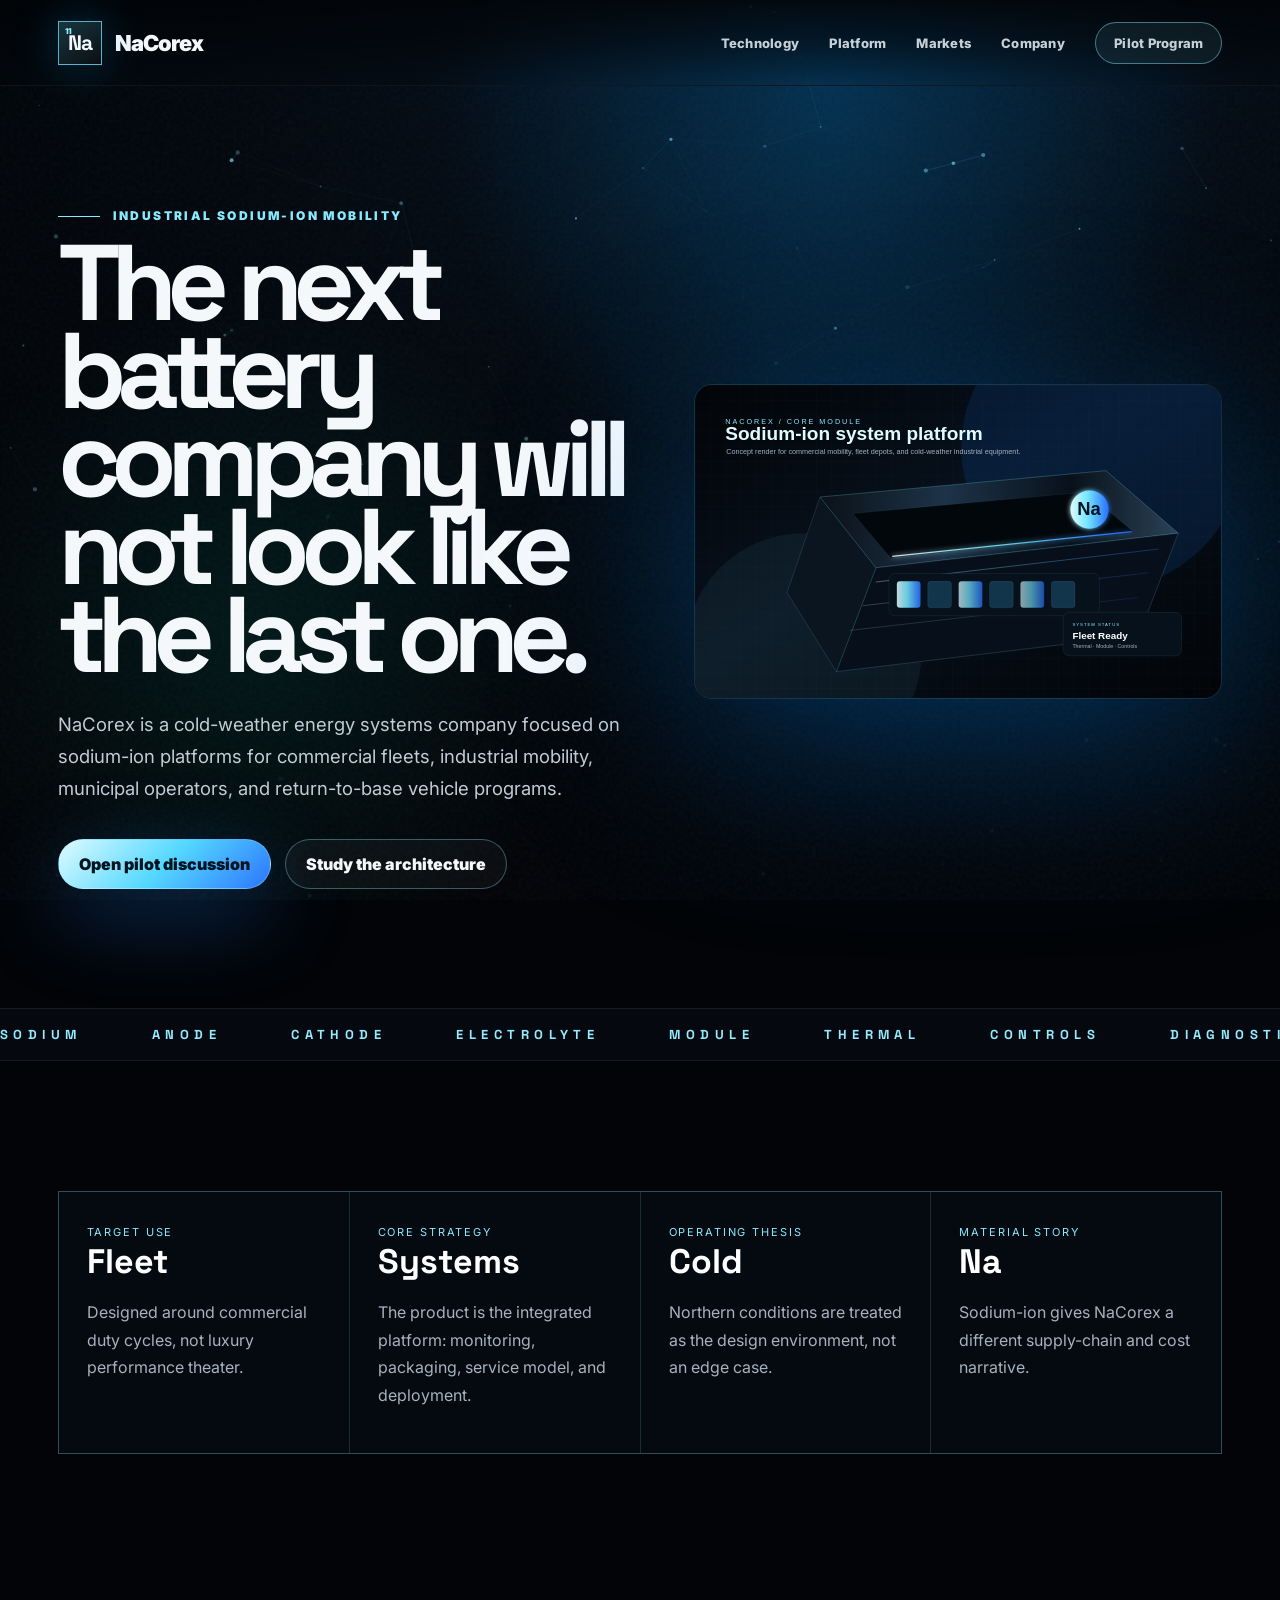
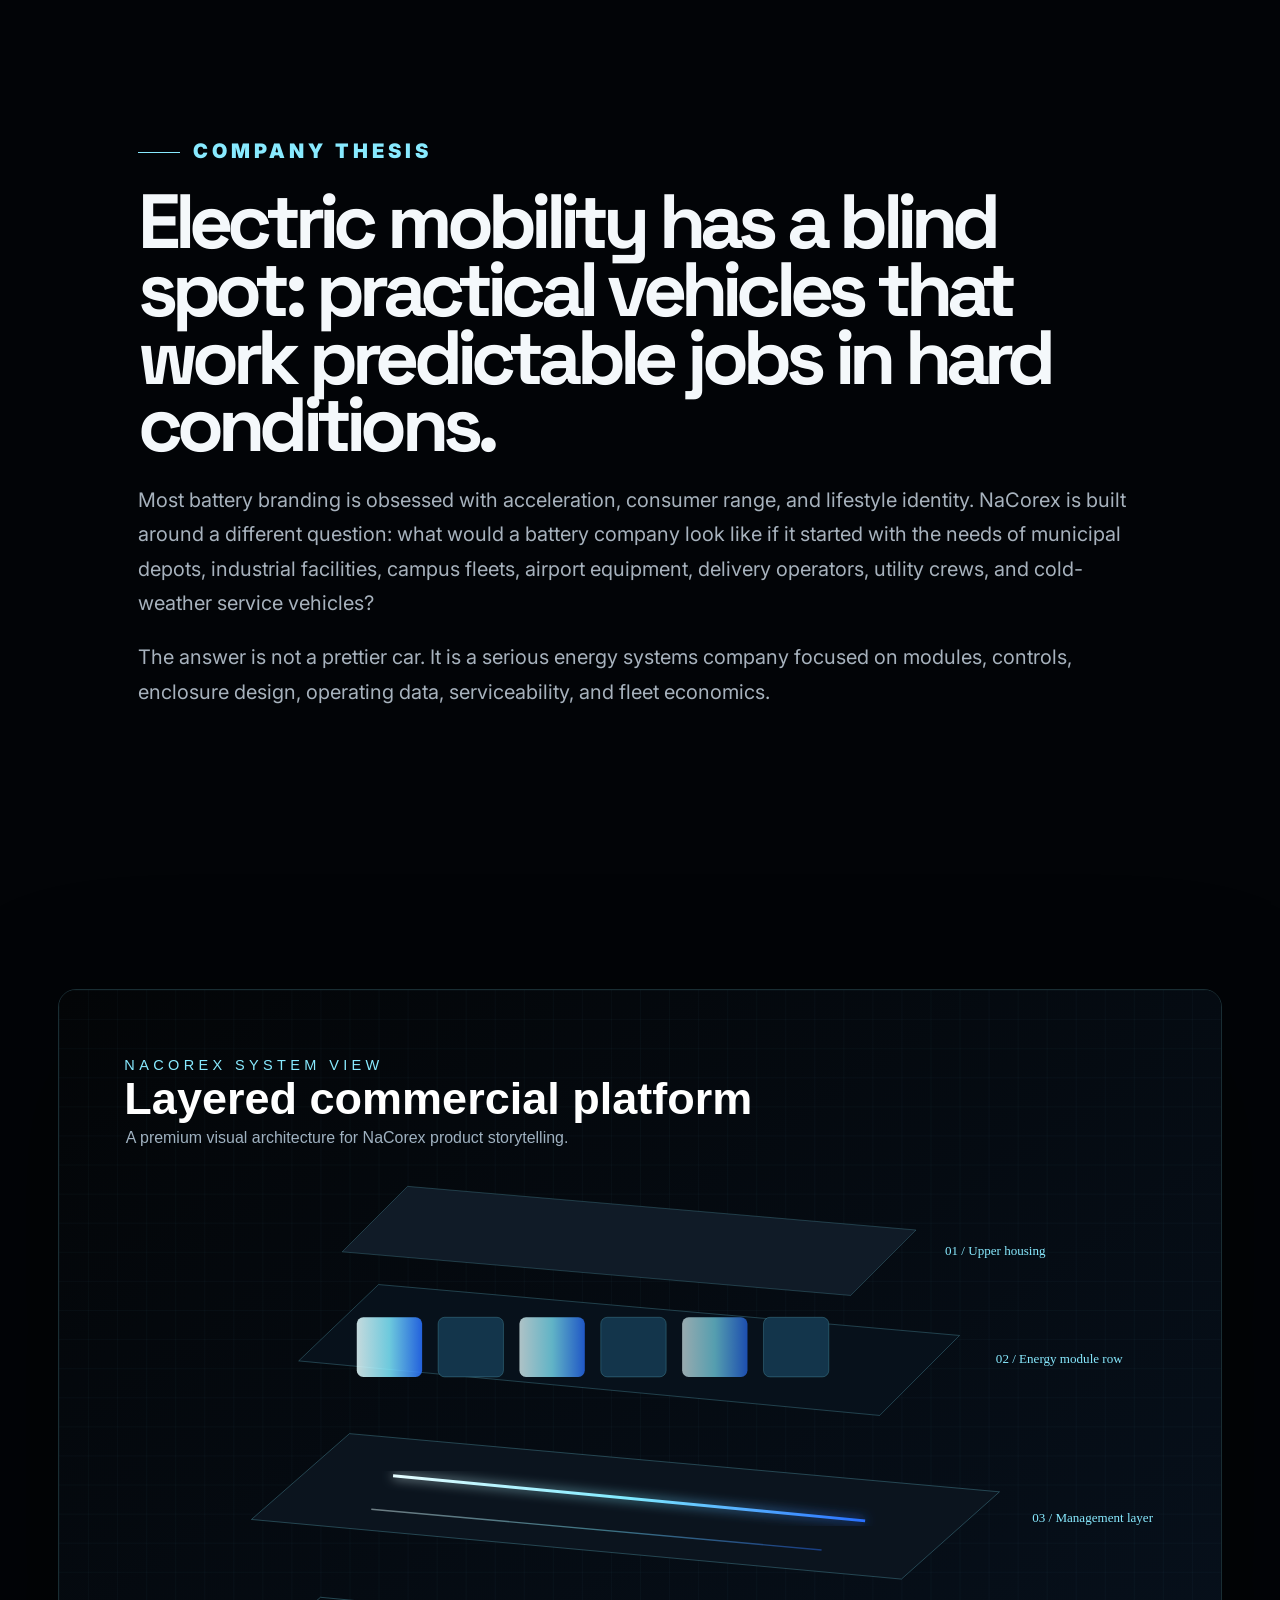
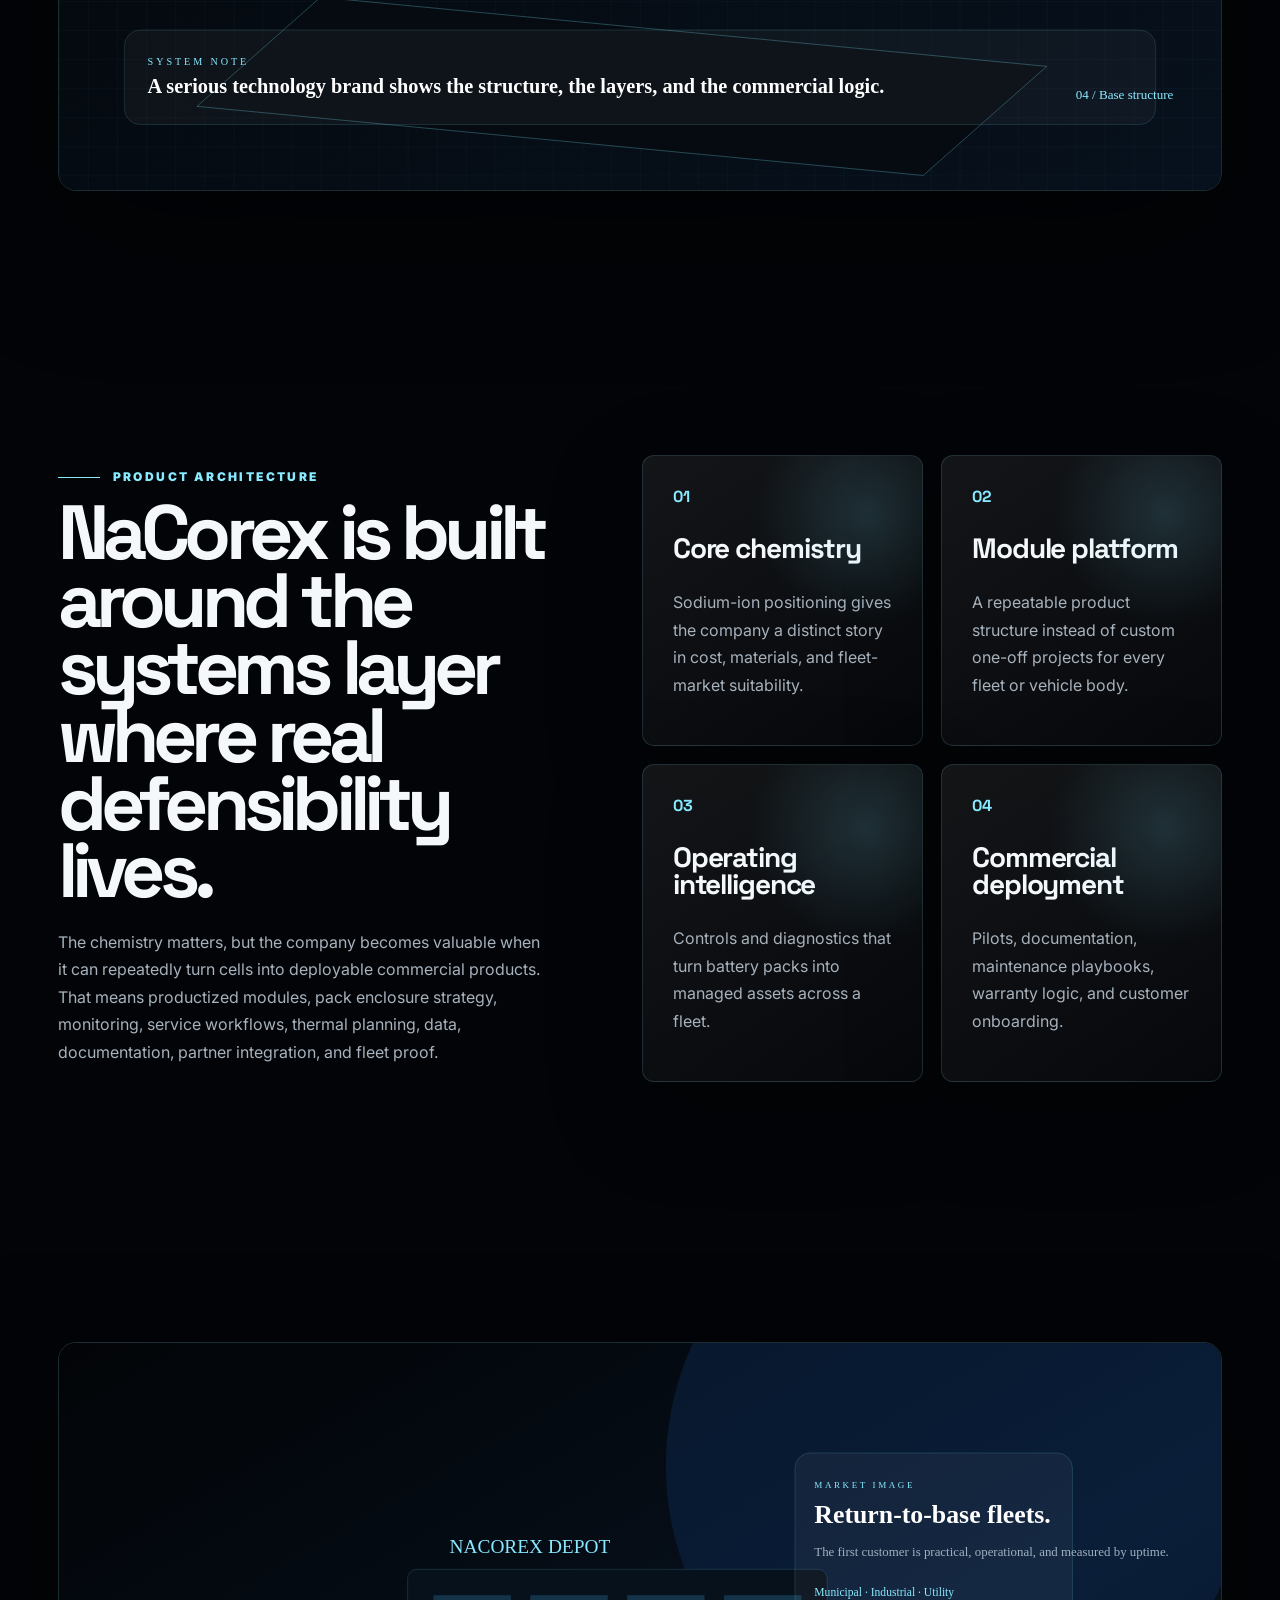
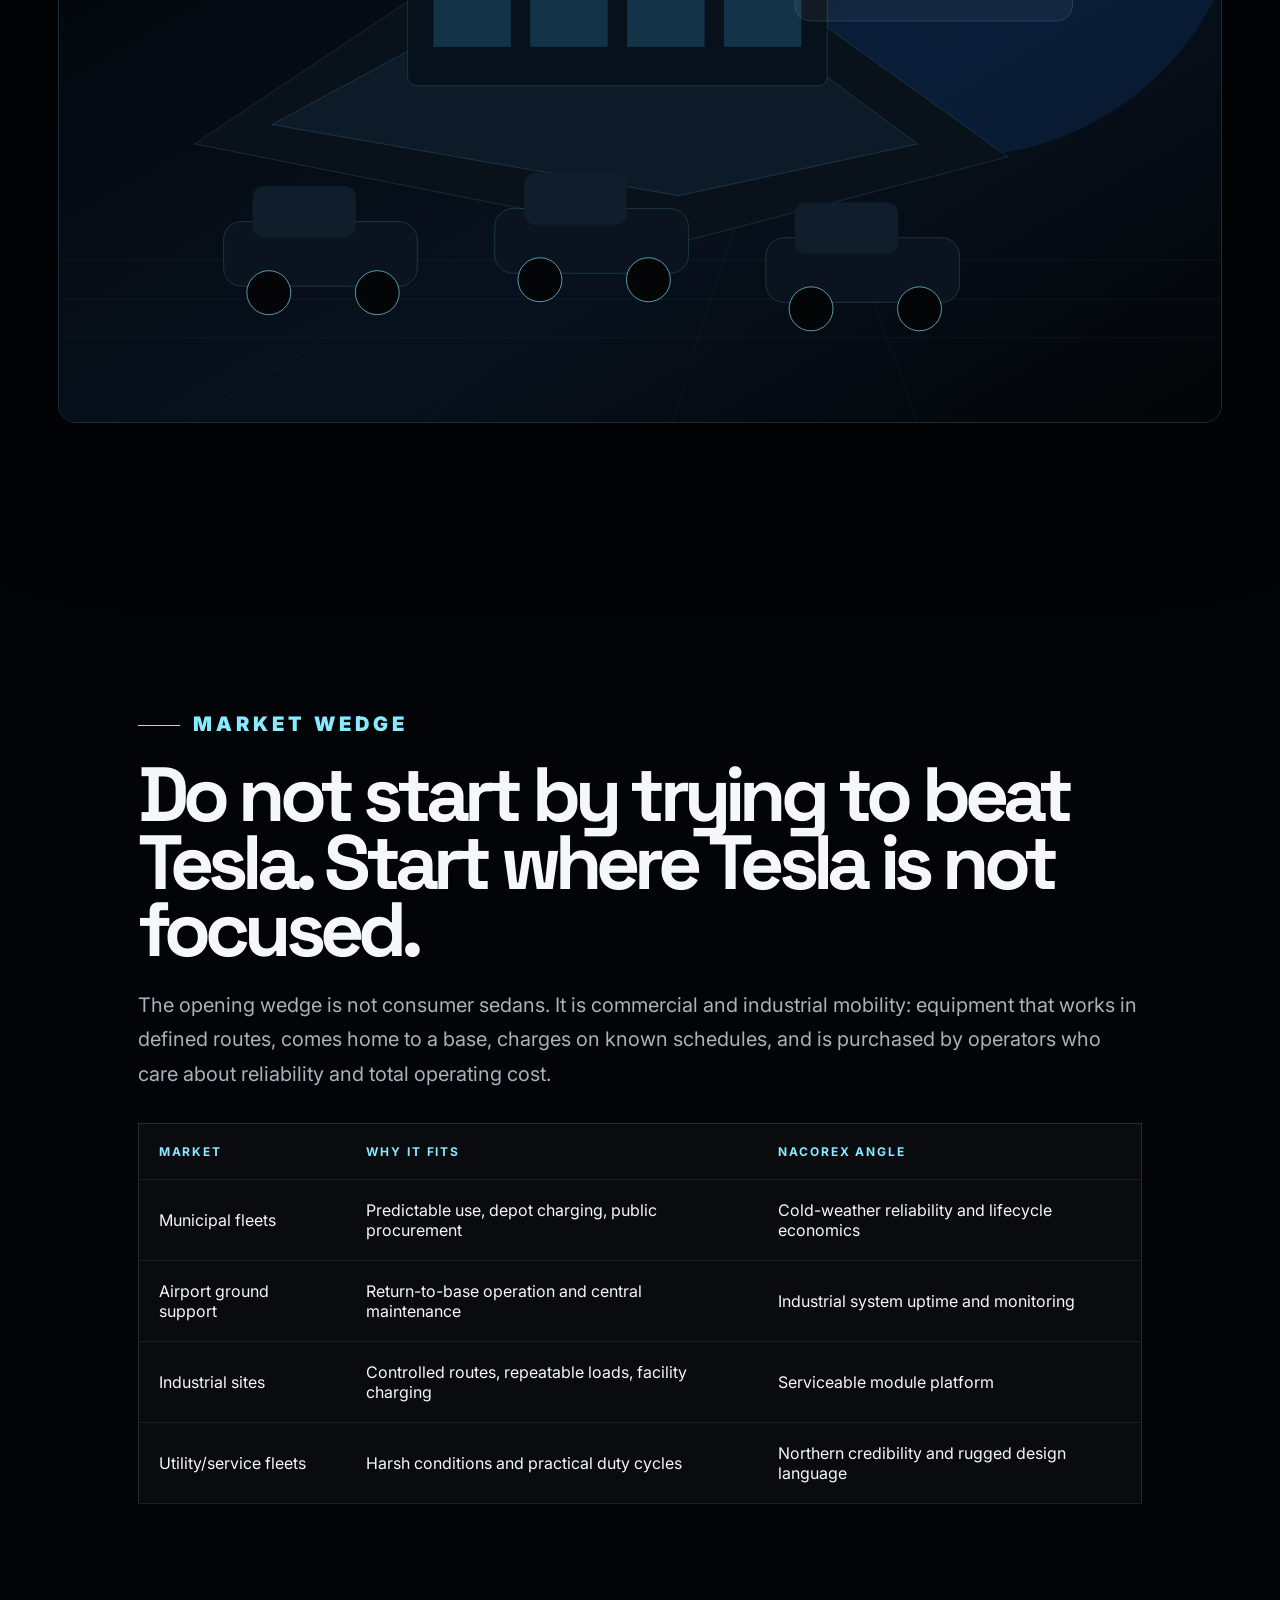
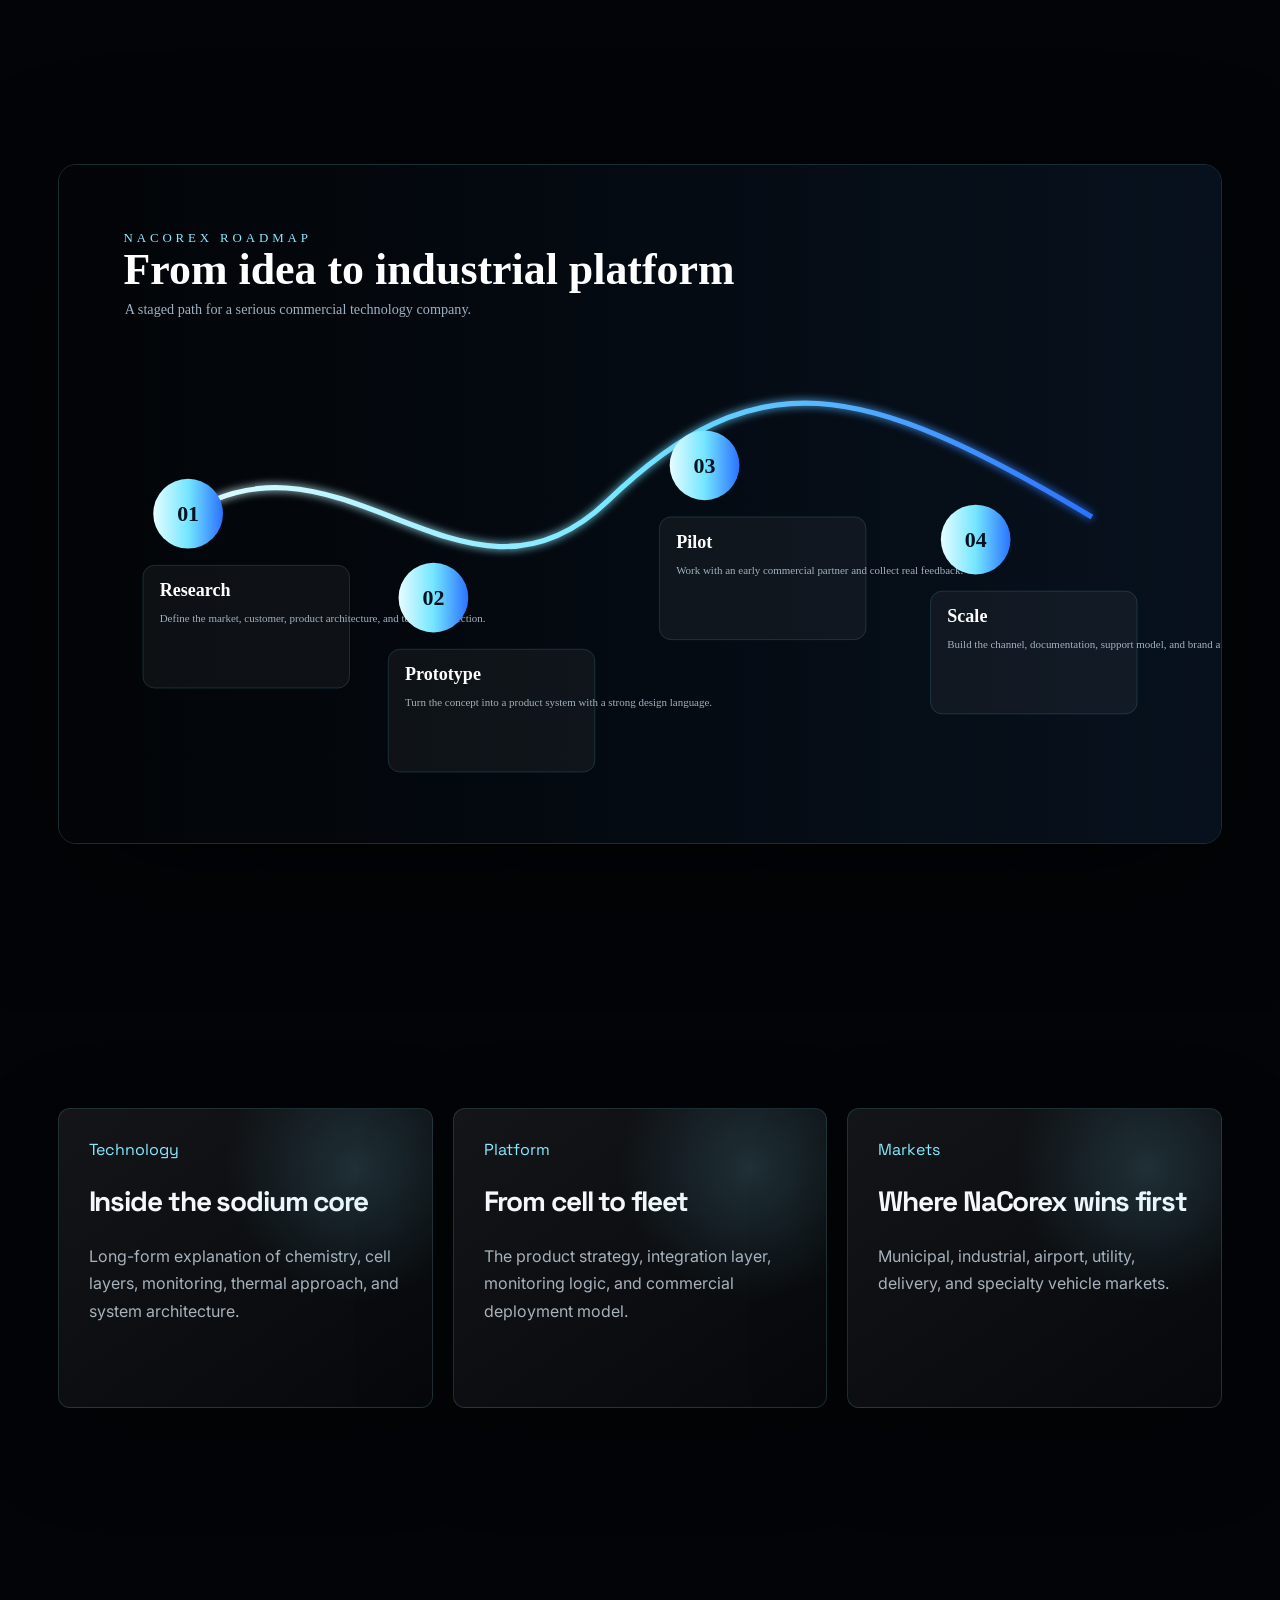
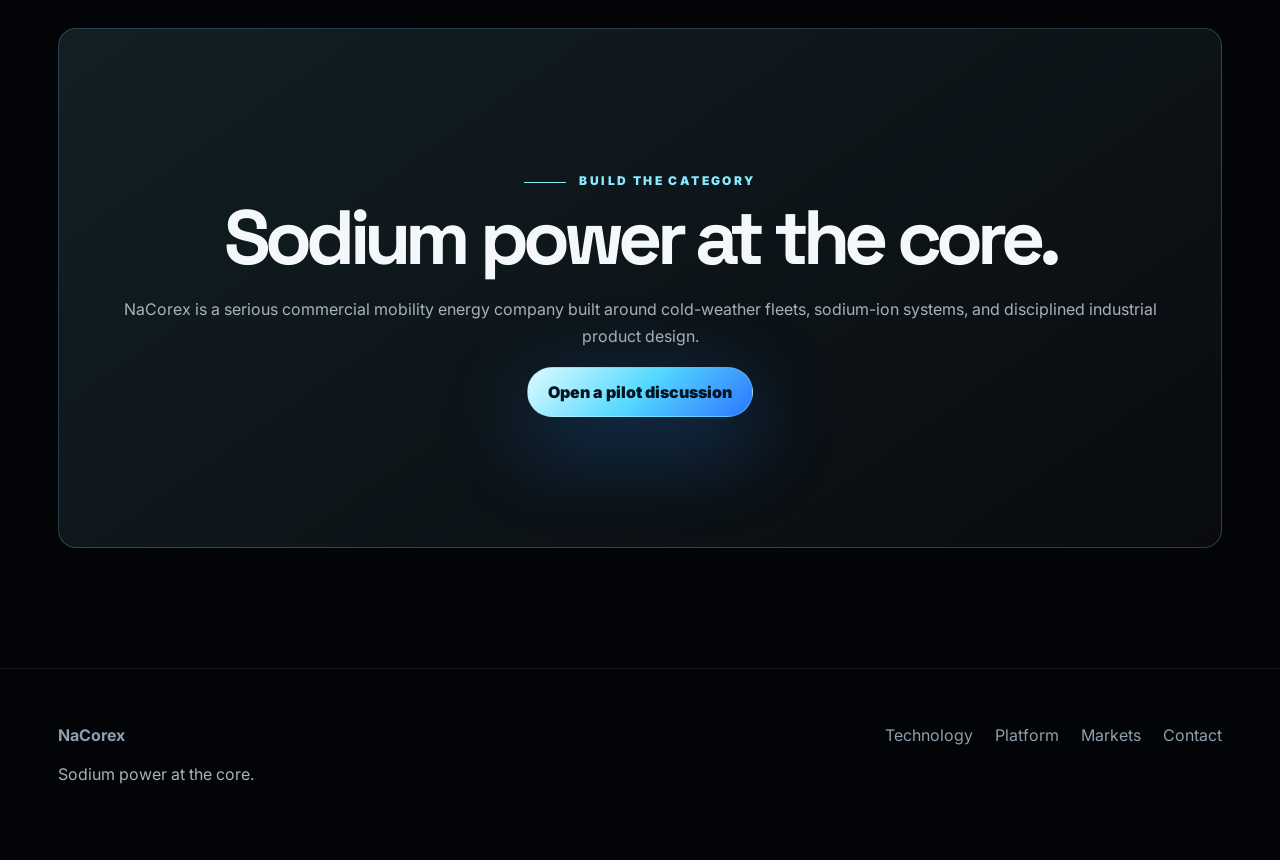
==== commit d4e2d12a: "Wire premium image assets into homepage" ====
--- a/index.html
+++ b/index.html
@@ -1 +1 @@
-<!DOCTYPE html><html lang="en"><head><meta charset="UTF-8"><meta name="viewport" content="width=device-width, initial-scale=1.0"><title>NaCorex | Sodium-Ion Mobility Systems</title><meta name="description" content="NaCorex develops sodium-ion energy systems for commercial mobility, fleet operators, and cold-weather industrial platforms."><link rel="preconnect" href="https://fonts.googleapis.com"><link rel="preconnect" href="https://fonts.gstatic.com" crossorigin><link href="https://fonts.googleapis.com/css2?family=Inter:wght@400;500;600;700;800;900&family=Space+Grotesk:wght@500;600;700&display=swap" rel="stylesheet"><link rel="stylesheet" href="assets/css/style.css"></head><body><canvas id="starfield"></canvas><div class="noise"></div><header class="nav"><a class="brand" href="index.html"><span class="na-tile"><small>11</small><strong>Na</strong></span><span>NaCorex</span></a><button class="menu-toggle" data-menu-toggle><span></span><span></span></button><nav data-menu><a href="technology.html">Technology</a><a href="platform.html">Platform</a><a href="markets.html">Markets</a><a href="company.html">Company</a><a class="pill" href="contact.html">Pilot Program</a></nav></header><main><section class="hero mega"><div class="hero-copy reveal"><p class="eyebrow"><span></span>Industrial sodium-ion mobility</p><h1>The next battery company will not look like the last one.</h1><p class="lede">NaCorex is a cold-weather energy systems company focused on sodium-ion platforms for commercial fleets, industrial mobility, municipal operators, and return-to-base vehicle programs.</p><div class="actions"><a class="btn primary" href="contact.html">Open pilot discussion</a><a class="btn ghost" href="technology.html">Study the architecture</a></div></div><div class="hero-machine reveal delay-1"><div class="reactor"><div class="ring r1"></div><div class="ring r2"></div><div class="ring r3"></div><div class="core">Na</div></div><div class="hud hud-a"><span>Core chemistry</span><strong>Sodium-ion</strong></div><div class="hud hud-b"><span>System layer</span><strong>Module · Controls · Thermal</strong></div><div class="hud hud-c"><span>Primary market</span><strong>Working fleets</strong></div></div></section><section class="marquee"><div><span>SODIUM</span><span>ANODE</span><span>CATHODE</span><span>ELECTROLYTE</span><span>MODULE</span><span>THERMAL</span><span>CONTROLS</span><span>DIAGNOSTICS</span><span>FLEET DATA</span></div></section><section class="section"><div class="data-wall reveal"><div><span>Target use</span><strong>Fleet</strong><p>Designed around commercial duty cycles, not luxury performance theater.</p></div><div><span>Core strategy</span><strong>Systems</strong><p>The product is the integrated platform: monitoring, packaging, service model, and deployment.</p></div><div><span>Operating thesis</span><strong>Cold</strong><p>Northern conditions are treated as the design environment, not an edge case.</p></div><div><span>Material story</span><strong>Na</strong><p>Sodium-ion gives NaCorex a different supply-chain and cost narrative.</p></div></div></section><section class="section editorial reveal"><p class="eyebrow"><span></span>Company thesis</p><h2>Electric mobility has a blind spot: practical vehicles that work predictable jobs in hard conditions.</h2><p>Most battery branding is obsessed with acceleration, consumer range, and lifestyle identity. NaCorex is built around a different question: what would a battery company look like if it started with the needs of municipal depots, industrial facilities, campus fleets, airport equipment, delivery operators, utility crews, and cold-weather service vehicles?</p><p>The answer is not a prettier car. It is a serious energy systems company focused on modules, controls, enclosure design, operating data, serviceability, and fleet economics.</p></section><section class="blueprint reveal"><svg viewBox="0 0 1200 560" role="img" aria-label="NaCorex system architecture diagram"><defs><linearGradient id="g" x1="0" x2="1"><stop offset="0" stop-color="#88eaff"/><stop offset="1" stop-color="#2c75ff"/></linearGradient><filter id="glow"><feGaussianBlur stdDeviation="5" result="b"/><feMerge><feMergeNode in="b"/><feMergeNode in="SourceGraphic"/></feMerge></filter></defs><rect x="40" y="70" width="1120" height="380" rx="24" fill="rgba(255,255,255,.025)" stroke="rgba(136,234,255,.35)"/><rect x="100" y="150" width="190" height="220" rx="16" fill="rgba(136,234,255,.08)" stroke="rgba(136,234,255,.38)"/><rect x="330" y="130" width="190" height="260" rx="16" fill="rgba(136,234,255,.06)" stroke="rgba(136,234,255,.28)"/><rect x="560" y="110" width="190" height="300" rx="16" fill="rgba(136,234,255,.055)" stroke="rgba(136,234,255,.24)"/><rect x="790" y="130" width="190" height="260" rx="16" fill="rgba(136,234,255,.06)" stroke="rgba(136,234,255,.28)"/><rect x="1010" y="150" width="90" height="220" rx="16" fill="rgba(136,234,255,.08)" stroke="rgba(136,234,255,.38)"/><path d="M290 260 H330 M520 260 H560 M750 260 H790 M980 260 H1010" stroke="url(#g)" stroke-width="4" filter="url(#glow)"/><text x="118" y="190" fill="#88eaff" font-size="18" font-family="Space Grotesk">01</text><text x="118" y="225" fill="#fff" font-size="26" font-family="Space Grotesk">Sodium</text><text x="118" y="258" fill="#a7b2bd" font-size="16">chemistry input</text><text x="348" y="170" fill="#88eaff" font-size="18" font-family="Space Grotesk">02</text><text x="348" y="205" fill="#fff" font-size="26" font-family="Space Grotesk">Cell Core</text><text x="348" y="238" fill="#a7b2bd" font-size="16">electrode stack</text><text x="578" y="150" fill="#88eaff" font-size="18" font-family="Space Grotesk">03</text><text x="578" y="185" fill="#fff" font-size="26" font-family="Space Grotesk">Module</text><text x="578" y="218" fill="#a7b2bd" font-size="16">repeatable unit</text><text x="808" y="170" fill="#88eaff" font-size="18" font-family="Space Grotesk">04</text><text x="808" y="205" fill="#fff" font-size="26" font-family="Space Grotesk">Controls</text><text x="808" y="238" fill="#a7b2bd" font-size="16">health + data</text><text x="1028" y="190" fill="#88eaff" font-size="18" font-family="Space Grotesk">05</text><text x="1028" y="225" fill="#fff" font-size="26" font-family="Space Grotesk">Fleet</text><text x="1028" y="258" fill="#a7b2bd" font-size="16">deployment</text><circle cx="655" cy="305" r="48" fill="url(#g)" filter="url(#glow)"/><text x="626" y="316" fill="#00131f" font-size="34" font-family="Space Grotesk" font-weight="700">Na</text></svg></section><section class="section split"><div class="section-copy reveal"><p class="eyebrow"><span></span>Product architecture</p><h2>NaCorex is built around the systems layer where real defensibility lives.</h2><p>The chemistry matters, but the company becomes valuable when it can repeatedly turn cells into deployable commercial products. That means productized modules, pack enclosure strategy, monitoring, service workflows, thermal planning, data, documentation, partner integration, and fleet proof.</p></div><div class="glass-grid reveal delay-1"><article><strong>01</strong><h3>Core chemistry</h3><p>Sodium-ion positioning gives the company a distinct story in cost, materials, and fleet-market suitability.</p></article><article><strong>02</strong><h3>Module platform</h3><p>A repeatable product structure instead of custom one-off projects for every fleet or vehicle body.</p></article><article><strong>03</strong><h3>Operating intelligence</h3><p>Controls and diagnostics that turn battery packs into managed assets across a fleet.</p></article><article><strong>04</strong><h3>Commercial deployment</h3><p>Pilots, documentation, maintenance playbooks, warranty logic, and customer onboarding.</p></article></div></section><section class="section showcase"><div class="section-head center reveal"><p class="eyebrow"><span></span>Flagship system</p><h2>NaCore Platform</h2><p>The visual identity should feel like industrial infrastructure, aerospace, and northern mobility — not a disposable AI startup page.</p></div><div class="product-stage reveal delay-1"><div class="pack-visual"><div class="pack-top"></div><div class="pack-face"><span></span><span></span><span></span><span></span><span></span><span></span><span></span><span></span></div><div class="pack-glow"></div></div><div class="spec-panel"><h3>System stack</h3><ul><li><span>01</span>Validated sodium-ion cell supply</li><li><span>02</span>Configurable module geometry</li><li><span>03</span>Cold-climate enclosure strategy</li><li><span>04</span>Fleet monitoring and diagnostics</li><li><span>05</span>Service, warranty, and pilot data loop</li></ul></div></div></section><section class="section editorial reveal"><p class="eyebrow"><span></span>Market wedge</p><h2>Do not start by trying to beat Tesla. Start where Tesla is not focused.</h2><p>The opening wedge is not consumer sedans. It is commercial and industrial mobility: equipment that works in defined routes, comes home to a base, charges on known schedules, and is purchased by operators who care about reliability and total operating cost.</p><table class="comparison"><thead><tr><th>Market</th><th>Why it fits</th><th>NaCorex angle</th></tr></thead><tbody><tr><td>Municipal fleets</td><td>Predictable use, depot charging, public procurement</td><td>Cold-weather reliability and lifecycle economics</td></tr><tr><td>Airport ground support</td><td>Return-to-base operation and central maintenance</td><td>Industrial system uptime and monitoring</td></tr><tr><td>Industrial sites</td><td>Controlled routes, repeatable loads, facility charging</td><td>Serviceable module platform</td></tr><tr><td>Utility/service fleets</td><td>Harsh conditions and practical duty cycles</td><td>Northern credibility and rugged design language</td></tr></tbody></table></section><section class="section pages-preview"><a href="technology.html" class="page-card reveal"><span>Technology</span><h3>Inside the sodium core</h3><p>Long-form explanation of chemistry, cell layers, monitoring, thermal approach, and system architecture.</p></a><a href="platform.html" class="page-card reveal delay-1"><span>Platform</span><h3>From cell to fleet</h3><p>The product strategy, integration layer, monitoring logic, and commercial deployment model.</p></a><a href="markets.html" class="page-card reveal delay-2"><span>Markets</span><h3>Where NaCorex wins first</h3><p>Municipal, industrial, airport, utility, delivery, and specialty vehicle markets.</p></a></section><section class="section cta reveal"><p class="eyebrow"><span></span>Build the category</p><h2>Sodium power at the core.</h2><p>NaCorex is a serious commercial mobility energy company built around cold-weather fleets, sodium-ion systems, and disciplined industrial product design.</p><a class="btn primary" href="contact.html">Open a pilot discussion</a></section></main><footer class="footer"><div><strong>NaCorex</strong><p>Sodium power at the core.</p></div><nav><a href="technology.html">Technology</a><a href="platform.html">Platform</a><a href="markets.html">Markets</a><a href="contact.html">Contact</a></nav></footer><script src="assets/js/main.js"></script></body></html>+<!DOCTYPE html><html lang="en"><head><meta charset="UTF-8"><meta name="viewport" content="width=device-width, initial-scale=1.0"><title>NaCorex | Sodium-Ion Mobility Systems</title><meta name="description" content="NaCorex develops sodium-ion energy systems for commercial mobility, fleet operators, and cold-weather industrial platforms."><link rel="preconnect" href="https://fonts.googleapis.com"><link rel="preconnect" href="https://fonts.gstatic.com" crossorigin><link href="https://fonts.googleapis.com/css2?family=Inter:wght@400;500;600;700;800;900&family=Space+Grotesk:wght@500;600;700&display=swap" rel="stylesheet"><link rel="stylesheet" href="assets/css/style.css"></head><body><canvas id="starfield"></canvas><div class="noise"></div><header class="nav"><a class="brand" href="index.html"><span class="na-tile"><small>11</small><strong>Na</strong></span><span>NaCorex</span></a><button class="menu-toggle" data-menu-toggle><span></span><span></span></button><nav data-menu><a href="technology.html">Technology</a><a href="platform.html">Platform</a><a href="markets.html">Markets</a><a href="company.html">Company</a><a class="pill" href="contact.html">Pilot Program</a></nav></header><main><section class="hero mega"><div class="hero-copy reveal"><p class="eyebrow"><span></span>Industrial sodium-ion mobility</p><h1>The next battery company will not look like the last one.</h1><p class="lede">NaCorex is a cold-weather energy systems company focused on sodium-ion platforms for commercial fleets, industrial mobility, municipal operators, and return-to-base vehicle programs.</p><div class="actions"><a class="btn primary" href="contact.html">Open pilot discussion</a><a class="btn ghost" href="technology.html">Study the architecture</a></div></div><div class="hero-machine reveal delay-1"><img src="assets/img/nacorex-hero-module.svg" alt="NaCorex futuristic sodium-ion module concept" style="width:100%;max-width:780px;filter:drop-shadow(0 40px 100px rgba(0,140,255,.35));border:1px solid rgba(136,234,255,.12);border-radius:18px"></div></section><section class="marquee"><div><span>SODIUM</span><span>ANODE</span><span>CATHODE</span><span>ELECTROLYTE</span><span>MODULE</span><span>THERMAL</span><span>CONTROLS</span><span>DIAGNOSTICS</span><span>FLEET DATA</span></div></section><section class="section"><div class="data-wall reveal"><div><span>Target use</span><strong>Fleet</strong><p>Designed around commercial duty cycles, not luxury performance theater.</p></div><div><span>Core strategy</span><strong>Systems</strong><p>The product is the integrated platform: monitoring, packaging, service model, and deployment.</p></div><div><span>Operating thesis</span><strong>Cold</strong><p>Northern conditions are treated as the design environment, not an edge case.</p></div><div><span>Material story</span><strong>Na</strong><p>Sodium-ion gives NaCorex a different supply-chain and cost narrative.</p></div></div></section><section class="section editorial reveal"><p class="eyebrow"><span></span>Company thesis</p><h2>Electric mobility has a blind spot: practical vehicles that work predictable jobs in hard conditions.</h2><p>Most battery branding is obsessed with acceleration, consumer range, and lifestyle identity. NaCorex is built around a different question: what would a battery company look like if it started with the needs of municipal depots, industrial facilities, campus fleets, airport equipment, delivery operators, utility crews, and cold-weather service vehicles?</p><p>The answer is not a prettier car. It is a serious energy systems company focused on modules, controls, enclosure design, operating data, serviceability, and fleet economics.</p></section><section class="section reveal"><img src="assets/img/exploded-pack-architecture.svg" alt="Exploded NaCorex platform architecture" style="width:100%;border:1px solid rgba(136,234,255,.18);border-radius:18px;box-shadow:0 40px 140px rgba(0,0,0,.45)"></section><section class="section split"><div class="section-copy reveal"><p class="eyebrow"><span></span>Product architecture</p><h2>NaCorex is built around the systems layer where real defensibility lives.</h2><p>The chemistry matters, but the company becomes valuable when it can repeatedly turn cells into deployable commercial products. That means productized modules, pack enclosure strategy, monitoring, service workflows, thermal planning, data, documentation, partner integration, and fleet proof.</p></div><div class="glass-grid reveal delay-1"><article><strong>01</strong><h3>Core chemistry</h3><p>Sodium-ion positioning gives the company a distinct story in cost, materials, and fleet-market suitability.</p></article><article><strong>02</strong><h3>Module platform</h3><p>A repeatable product structure instead of custom one-off projects for every fleet or vehicle body.</p></article><article><strong>03</strong><h3>Operating intelligence</h3><p>Controls and diagnostics that turn battery packs into managed assets across a fleet.</p></article><article><strong>04</strong><h3>Commercial deployment</h3><p>Pilots, documentation, maintenance playbooks, warranty logic, and customer onboarding.</p></article></div></section><section class="section reveal"><img src="assets/img/fleet-depot-night.svg" alt="NaCorex fleet depot at night" style="width:100%;border:1px solid rgba(136,234,255,.18);border-radius:18px;box-shadow:0 40px 140px rgba(0,0,0,.45)"></section><section class="section editorial reveal"><p class="eyebrow"><span></span>Market wedge</p><h2>Do not start by trying to beat Tesla. Start where Tesla is not focused.</h2><p>The opening wedge is not consumer sedans. It is commercial and industrial mobility: equipment that works in defined routes, comes home to a base, charges on known schedules, and is purchased by operators who care about reliability and total operating cost.</p><table class="comparison"><thead><tr><th>Market</th><th>Why it fits</th><th>NaCorex angle</th></tr></thead><tbody><tr><td>Municipal fleets</td><td>Predictable use, depot charging, public procurement</td><td>Cold-weather reliability and lifecycle economics</td></tr><tr><td>Airport ground support</td><td>Return-to-base operation and central maintenance</td><td>Industrial system uptime and monitoring</td></tr><tr><td>Industrial sites</td><td>Controlled routes, repeatable loads, facility charging</td><td>Serviceable module platform</td></tr><tr><td>Utility/service fleets</td><td>Harsh conditions and practical duty cycles</td><td>Northern credibility and rugged design language</td></tr></tbody></table></section><section class="section reveal"><img src="assets/img/technology-roadmap.svg" alt="NaCorex technology roadmap" style="width:100%;border:1px solid rgba(136,234,255,.18);border-radius:18px;box-shadow:0 40px 140px rgba(0,0,0,.45)"></section><section class="section pages-preview"><a href="technology.html" class="page-card reveal"><span>Technology</span><h3>Inside the sodium core</h3><p>Long-form explanation of chemistry, cell layers, monitoring, thermal approach, and system architecture.</p></a><a href="platform.html" class="page-card reveal delay-1"><span>Platform</span><h3>From cell to fleet</h3><p>The product strategy, integration layer, monitoring logic, and commercial deployment model.</p></a><a href="markets.html" class="page-card reveal delay-2"><span>Markets</span><h3>Where NaCorex wins first</h3><p>Municipal, industrial, airport, utility, delivery, and specialty vehicle markets.</p></a></section><section class="section cta reveal"><p class="eyebrow"><span></span>Build the category</p><h2>Sodium power at the core.</h2><p>NaCorex is a serious commercial mobility energy company built around cold-weather fleets, sodium-ion systems, and disciplined industrial product design.</p><a class="btn primary" href="contact.html">Open a pilot discussion</a></section></main><footer class="footer"><div><strong>NaCorex</strong><p>Sodium power at the core.</p></div><nav><a href="technology.html">Technology</a><a href="platform.html">Platform</a><a href="markets.html">Markets</a><a href="contact.html">Contact</a></nav></footer><script src="assets/js/main.js"></script></body></html>
